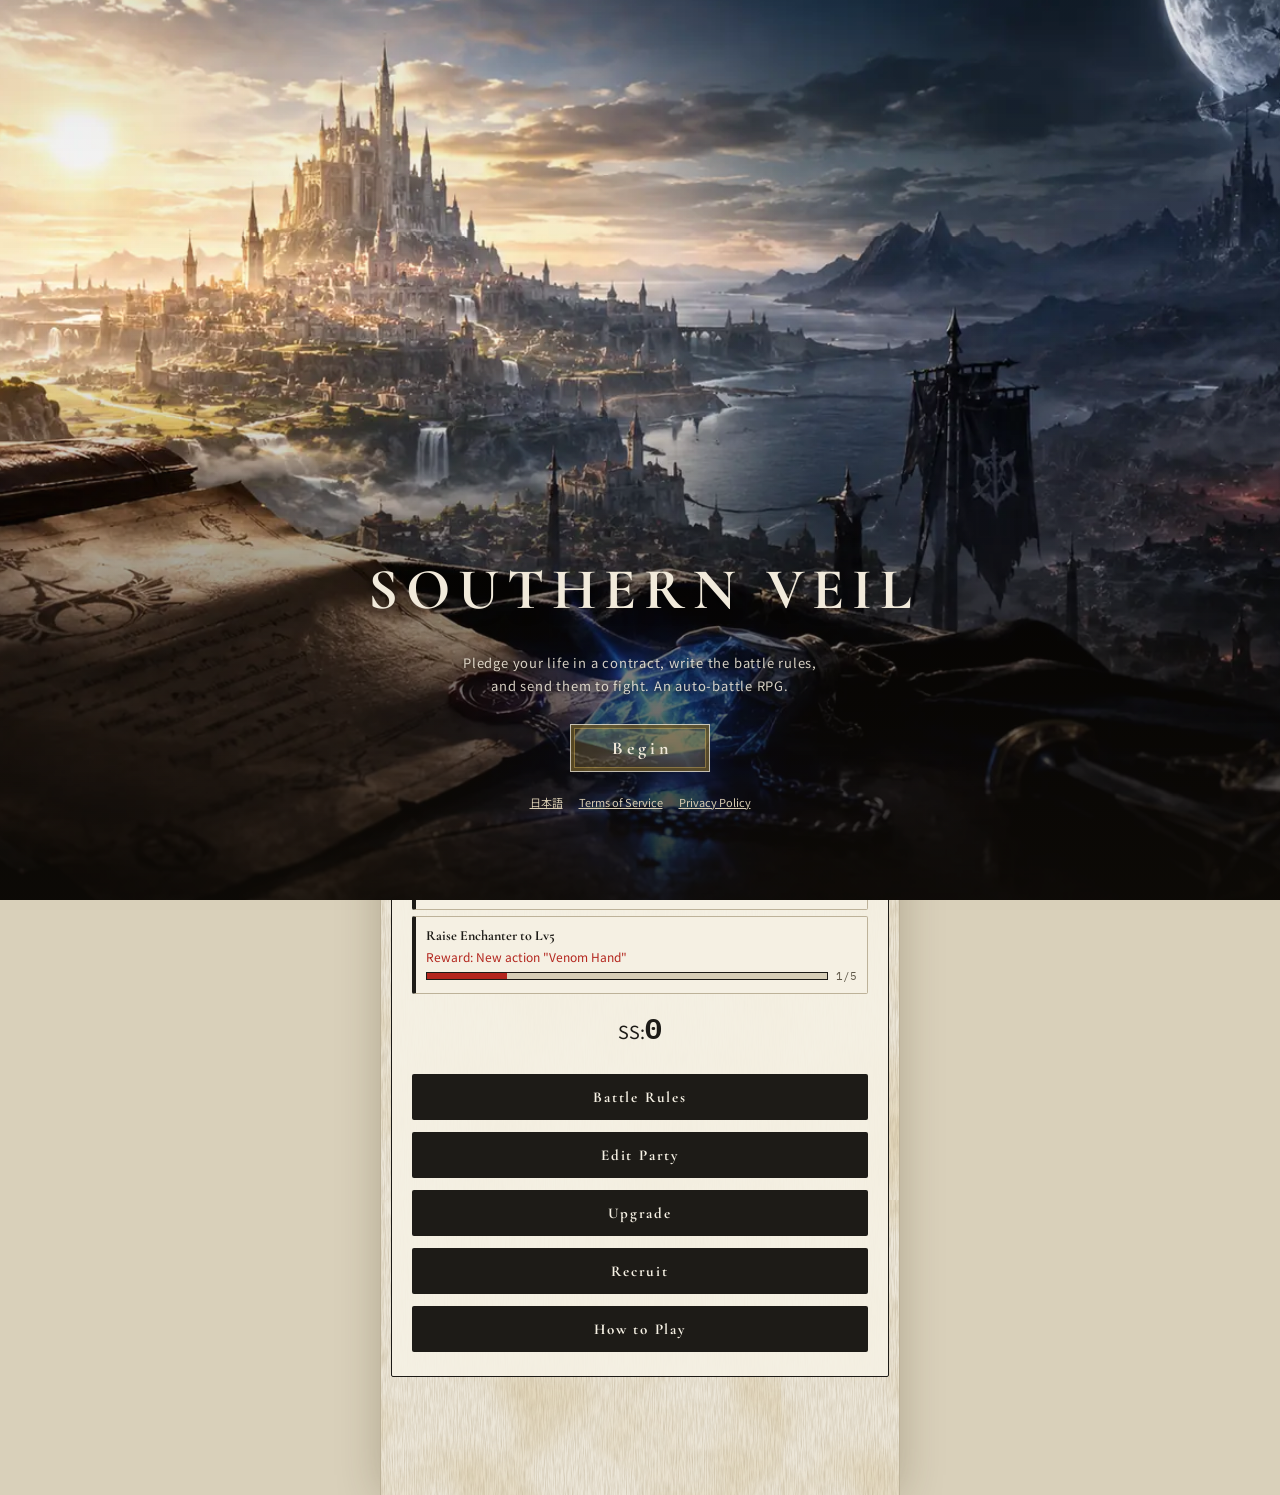
==== index.html @ 8ca622bd "Add files via upload" ====
<!DOCTYPE html>
<html lang="ja">
<head>
    <meta charset="UTF-8">
    <meta name="viewport" content="width=device-width, initial-scale=1.0">
    <title>サザン・ヴェイル</title>
    <meta name="description" content="命を担保に契約し、ルールを組んで戦わせる。自動戦闘の育成RPG。">
    <meta name="theme-color" content="#ece6d8">
    <meta property="og:title" content="サザン・ヴェイル">
    <meta property="og:description" content="命を担保に契約し、ルールを組んで戦わせる。自動戦闘の育成RPG。">
    <meta property="og:type" content="website">
    <meta name="twitter:card" content="summary_large_image">
    <meta property="og:image" content="https://southernveil.github.io/img/ogp.jpg">
    <meta property="og:url" content="https://southernveil.github.io/">
    <link rel="icon" href="favicon.svg" type="image/svg+xml">
    <link rel="preconnect" href="https://fonts.googleapis.com">
    <link href="https://fonts.googleapis.com/css2?family=Zen+Old+Mincho:wght@500;700;900&family=Cormorant+Garamond:wght@600;700&family=IBM+Plex+Mono:wght@400;500&family=Noto+Sans+JP:wght@400;500;700&display=swap" rel="stylesheet">
    <link rel="stylesheet" href="css/main.css?v=P9.24.3">
    <link rel="stylesheet" href="css/theme.css?v=P9.24.3">
    <link rel="stylesheet" href="css/fx.css?v=P9.24.3">
</head>
<body>
<!-- 起動時のタイトル（接続が終わると消える。操作の邪魔はしない） -->
<div id="boot-splash" class="boot-splash" aria-hidden="true">
    <img src="img/bg/top-sm.webp" srcset="img/bg/top-sm.webp 800w, img/bg/top.webp 1600w" sizes="100vw" alt="" decoding="async" fetchpriority="high">
    <div class="boot-title"><b>サザン・ヴェイル</b><span class="boot-sub" data-no-i18n>SOUTHERN VEIL</span><small class="boot-status">読み込み中…</small></div>
</div>
<!-- 共通ヘッダー -->
<header class="app-header panel">
    <div class="app-header-row">
        <div class="app-brand" onclick="showScreen('home')" style="cursor:pointer;">サザン・ヴェイル</div>
        <div class="resource-badge" id="resource-badge" title="SS（統合リソース）">
            <span class="resource-label">SS</span>
            <span class="resource-value" id="resource-value">0</span>
        </div>
        <button type="button" class="cloud-chip" id="cloud-chip" onclick="cloudOpenPanel()">☁ 接続中</button>
        <button type="button" class="icon-btn chat-btn" id="chat-btn" onclick="chatOpen()" aria-label="お知らせ・チャット" title="お知らせ・チャット">
            <svg width="22" height="22" viewBox="0 0 24 24" fill="none" stroke="currentColor" stroke-width="1.8" stroke-linecap="round" stroke-linejoin="round" aria-hidden="true"><path d="M4 5h16v11H9l-5 4z"/><path d="M8 9.5h8M8 12.5h5"/></svg>
            <span class="chat-dot" aria-hidden="true"></span>
        </button>
        <button type="button" class="icon-btn" id="settings-btn" onclick="openSettings()" aria-label="設定" title="設定">
            <svg width="22" height="22" viewBox="0 0 24 24" fill="none" stroke="currentColor" stroke-width="1.8" stroke-linecap="round" stroke-linejoin="round" aria-hidden="true"><circle cx="12" cy="12" r="3.2"/><path d="M12 2.8v2.4M12 18.8v2.4M2.8 12h2.4M18.8 12h2.4M5.5 5.5l1.7 1.7M16.8 16.8l1.7 1.7M5.5 18.5l1.7-1.7M16.8 7.2l1.7-1.7"/></svg>
        </button>
    </div>
    <nav class="app-nav" id="app-nav">
        <button type="button" class="nav-btn active" data-screen="home" onclick="showScreen('home')">拠点</button>
        <button type="button" class="nav-btn" data-screen="expedition" onclick="showScreen('expedition')">遠征</button>
        <button type="button" class="nav-btn" data-screen="arena" onclick="showScreen('arena')">闘技場</button>
        <button type="button" class="nav-btn" data-screen="sortie" onclick="showScreen('sortie')">ルール編集</button>
        <button type="button" class="nav-btn" data-screen="yard" onclick="showScreen('yard')">編成</button>
        <button type="button" class="nav-btn" data-screen="enhance" onclick="showScreen('enhance')">強化</button>
        <button type="button" class="nav-btn" data-screen="recruit" onclick="showScreen('recruit')">募集</button>
    </nav>
    <div class="app-header-tools" id="app-header-tools">
        <span id="dev-ss-panel" style="display:none; align-items:center; gap:6px; flex-wrap:wrap; margin-left:8px; padding:4px 8px; border:1px dashed #b3261e; border-radius:6px;">
            <span style="color:#b3261e; font-size:12px; font-weight:700;">DEV SS</span>
            <input type="number" id="dev-ss-input" value="10000" min="1" step="1" style="width:7em; font-size:12px;">
            <button type="button" class="btn btn-sm btn-blue" onclick="devAddSsFromInput()">追加</button>
            <button type="button" class="btn btn-sm" onclick="devAddSs(100)">+100</button>
            <button type="button" class="btn btn-sm" onclick="devAddSs(1000)">+1k</button>
            <button type="button" class="btn btn-sm" onclick="devAddSs(10000)">+10k</button>
            <button type="button" class="btn btn-sm" onclick="devSetSsFromInput()" title="所持SSを入力値に設定">設定</button>
            <button type="button" class="btn btn-sm" onclick="devResetCooldown()" title="出撃のクールタイムを解除（開発用）">CT解除</button>
            <span id="dev-ss-status" class="meta"></span>
        </span>
    </div>
</header>

<!-- ===== ホーム ===== -->


<section id="screen-home" class="app-screen">
    <div class="scene scene-home"><img src="img/bg/home-sm.webp" srcset="img/bg/home-sm.webp 800w, img/bg/home.webp 1600w" sizes="(max-width: 520px) 100vw, 520px" alt="" loading="lazy" decoding="async"><div class="scene-cap"><b>拠点</b><span>南方防衛ライン</span></div></div>
    <div class="home-panel panel">
        <div class="cloud-banner" id="cloud-banner">
            <span>データを守るために Google と連携しましょう（ゲストのままだとブラウザのデータが消えると失われます）</span>
            <span><button type="button" class="btn btn-sm btn-blue" onclick="cloudOpenPanel()">連携する</button>
            <button type="button" class="btn btn-sm" onclick="cloudDismissBanner()">閉じる</button></span>
        </div>
        <div class="home-player" id="home-player"></div>
        <div id="home-quest" class="home-quest" style="display:none;"></div>
        <!-- P9.22.1 遠征・闘技場は絵のついたカード型のボタン（押せるものだと分かるように「›」付き） -->
        <div class="home-cards">
            <button type="button" class="home-card home-card-exp" onclick="showScreen('expedition')">
                <img src="img/bg/labyrinth-sm.webp" alt="" loading="lazy" decoding="async">
                <span class="hc-body"><span class="hc-title">遠征</span><span class="hc-sub">ダンジョンへ出撃して SS を持ち帰る</span><span class="home-ct" id="home-exp-ct"></span></span>
                <span class="hc-go" aria-hidden="true">出撃 ›</span>
            </button>
            <button type="button" class="home-card home-card-arena" onclick="showScreen('arena')">
                <img src="img/bg/arena-sm.webp" alt="" loading="lazy" decoding="async">
                <span class="hc-body"><span class="hc-title">闘技場</span><span class="hc-sub">パーティAで自動参加</span></span>
                <span class="hc-go" aria-hidden="true">見る ›</span>
            </button>
        </div>
        <div class="mat">
            <div class="mat-label" id="home-party-label">出撃編成</div>
            <div class="mat-row" id="home-party-row"></div>
            <div class="mat-hint">台座の数字は残りの寿命。タップでキャラ詳細（立ち絵の変更もここから）</div>
        </div>
        <div id="home-goals" class="goals"></div>
        <div class="home-resource">
            SS：<strong id="home-resource-value">0</strong>
        </div>
        <div class="home-actions">
            <button type="button" class="home-btn" onclick="showScreen('sortie')">バトルルール編集</button>
            <button type="button" class="home-btn" onclick="showScreen('yard')">パーティ編集</button>
            <button type="button" class="home-btn" onclick="showScreen('enhance')">強化</button>
            <button type="button" class="home-btn" onclick="showScreen('recruit')">募集</button>
            <button type="button" class="home-btn" onclick="showScreen('guide')">遊び方</button>
        </div>

    </div>
</section>

<!-- ===== 出撃（バトルルール編集専用） ===== -->
<section id="screen-sortie" class="app-screen" style="display:none;">
    <div class="panel party-set-bar">
        <span class="meta">対象パーティ</span>
        <div class="party-set-tabs" data-party-tabs></div>
    </div>
    <div class="panel">
        <h2>バトルルール編集　キャラクター選択</h2>
        <div id="rule-who" class="rule-who"></div>
    </div>
    <div class="panel">
        <h2 id="editor-title">ルールエディタ</h2>
        <div class="hint">自分の番が来るたびに、上の行から順に見て、最初に当てはまった行を実行します。チェックを外した行は飛ばします。</div>
        <div id="rule-editor"></div>
    </div>
</section>

<!-- ===== 強化 ===== -->
<section id="screen-enhance" class="app-screen" style="display:none;">
    <div class="panel enhance-panel">
        <div class="enhance-resource">
            所持 SS：<strong id="enhance-resource-value">0</strong>
        </div>
        <div class="enhance-list">
            <button type="button" class="enhance-item enhance-item-main" onclick="showScreen('train')">
                <span class="enhance-title">キャラ育成（レベルアップ）</span>
                <span class="enhance-desc">SS を使って、一覧からそのままレベルを上げる</span>
            </button>
            <button type="button" class="enhance-item locked" disabled>
                <span class="enhance-title">クラスチェンジ</span>
                <span class="enhance-desc">準備中（レベル上限の引き上げと一緒に解放する予定）</span>
            </button>
            <button type="button" class="enhance-item" onclick="showScreen('rule-unlock')">
                <span class="enhance-title">ルール解放</span>
                <span class="enhance-desc">条件・対象の確認とSS解放</span>
            </button>
            <button type="button" class="enhance-item" onclick="showScreen('accessory-inv')">
                <span class="enhance-title">アクセサリー</span>
                <span class="enhance-desc">解放・強化・所持確認（装備はキャラ詳細）</span>
            </button>
            <button type="button" class="enhance-item" onclick="showScreen('ad-shop')">
                <span class="enhance-title">祈りの欠片</span>
                <span class="enhance-desc">冒険者名の変更や、ヤード枠などの便利機能に使うポイント</span>
            </button>
            <button type="button" class="enhance-item" onclick="showScreen('sortie')">
                <span class="enhance-title">バトルルール編集</span>
                <span class="enhance-desc">キャラごとの行動ルールを編集</span>
            </button>
        </div>
        <p class="hint">キャラの成長、ルールの解放、アクセサリーの購入と強化に SS を使います。</p>
    </div>
</section>

<!-- ===== ヤード（パーティ組み換え専用） ===== -->
<section id="screen-yard" class="app-screen" style="display:none;">
    <div class="panel party-set-bar">
        <span class="meta">パーティ</span>
        <div class="party-set-tabs" data-party-tabs></div>
        <button class="btn btn-sm" onclick="promptRenamePartySet()">名前変更</button>
    </div>
    <div class="panel">
        <h2>パーティ編集　編成中（出撃 1〜4） <span class="meta" id="party-count"></span></h2>
        <div class="hint">先頭から順に出撃します。↑↓で並べ替え。</div>
        <div class="hint ar-party-note"><b>パーティA</b>の編成とバトルルールは、闘技場（PVP）にも使われます（締切の時点の設定で自動参加）。</div>
        <div id="yard-party"></div>
    </div>
    <div class="panel yard-list-panel">
        <h2>ヤード <span class="meta" id="yard-count"></span></h2>
        <div class="party-bar">
            <select id="add-yard-class" class="cls-add"></select>
            <button class="btn btn-sm btn-blue" onclick="addToYard()">追加</button>
        </div>
        <div class="yard-filters">
            <select id="yard-filter" onchange="renderYardScreen()">
                <option value="all">すべて</option>
                <option value="warrior">戦士系</option>
                <option value="mage">魔法系</option>
                <option value="cleric">回復系</option>
                <option value="enchanter">支援系</option>
            </select>
            <select id="yard-sort" onchange="renderYardScreen()">
                <option value="name">名前順</option>
                <option value="level">Lv順</option>
                <option value="class">クラス順</option>
            </select>
        </div>
        <div id="yard-list"></div>
    </div>
    <div class="panel">
        <details>
            <summary>引退したキャラ <span class="meta" id="retired-count"></span></summary>
            <div class="hint" style="margin:6px 0;">引退したキャラは、SSを抜き出すとヤードから完全に消えます（枠が空きます）。</div>
            <div id="retired-list"></div>
        </details>
    </div>
</section>


<!-- ===== 募集 ===== -->
<section id="screen-recruit" class="app-screen" style="display:none;">
    <div class="scene scene-recruit"><img src="img/bg/recruit-sm.webp" srcset="img/bg/recruit-sm.webp 800w, img/bg/recruit.webp 1600w" sizes="(max-width: 520px) 100vw, 520px" alt="" loading="lazy" decoding="async"><div class="scene-cap"><b>募集</b><span>冒険者ギルドの掲示板</span></div></div>
    <div class="recruit-wrap">
        <div class="panel recruit-ctrl">
            <div class="recruit-ctrl-row">
                <div class="recruit-kind">
                    <div class="recruit-kind-title">無料募集</div>
                    <div class="meta" id="recruit-rate-free"></div>
                    <button type="button" class="btn" id="recruit-btn-free" onclick="recruitDraw('free')">無料で募集</button>
                </div>
                <div class="recruit-kind">
                    <div class="recruit-kind-title">有料募集 <span class="meta" id="recruit-cost-label"></span></div>
                    <div class="meta" id="recruit-rate-paid"></div>
                    <button type="button" class="btn recruit-paid-btn" id="recruit-btn-paid" onclick="recruitDraw('paid')">SSで募集</button>
                </div>
            </div>
            <p class="hint">候補は 5 人表示されます。気に入った 1 人を選んで加入させます（加入しなかった候補は破棄されます）。<br>
            ボーナス対象は HP / ATK / DEF / INT / MND / AGI / DEX から均等ランダム。UR は「初期値ボーナス」と「成長率 +0.1」の 2 つを別々に抽選します。</p>
        </div>
        <div class="panel" id="recruit-panel-free">
            <h2>無料募集の候補</h2>
            <div id="recruit-cands-free" class="recruit-cands"></div>
        </div>
        <div class="panel" id="recruit-panel-paid">
            <h2>有料募集の候補</h2>
            <div id="recruit-cands-paid" class="recruit-cands"></div>
        </div>
    </div>
</section>

<!-- ===== 遠征（Phase1 確認用：戦闘→事後回復→撤退判定のループ） ===== -->
<section id="screen-expedition" class="app-screen" style="display:none;">
    <div class="scene" id="exp-scene"><img id="exp-scene-img" alt="" loading="lazy" decoding="async" sizes="(max-width: 520px) 100vw, 520px"><i class="scene-aura" aria-hidden="true"></i><div class="scene-cap"><b id="exp-scene-title"></b><em class="scene-badge" id="exp-scene-badge">チャレンジ</em><span id="exp-scene-sub"></span></div></div>
    <div class="exp-wrap exp-two-col">
        <div class="panel exp-settings">
            <h2>遠征</h2>
            <div class="exp-grid">
                <label>ダンジョン<select id="exp-dungeon" onchange="onExpDungeonChange()"></select></label>
                <label>ステージ<select id="exp-stage" onchange="renderExpInfo()"></select></label>
                <label>モード<select id="exp-mode" onchange="renderExpInfo()"></select></label>
                <label>撤退プロトコル<select id="exp-proto" onchange="onExpProtoChange()"></select></label>
                <label>N の値<input type="number" id="exp-proto-val" value="1" onchange="renderExpInfo()" oninput="expProtoHelp()"><span id="exp-proto-unit" class="meta"></span></label>
            </div>
            <div id="exp-proto-help" class="exp-proto-help"></div>
            <div id="exp-info" class="hint"></div>
            <div class="exp-actions">
                <button type="button" class="btn" id="exp-run" onclick="onExpRun()">出撃</button>
                <button type="button" class="btn" id="exp-run10" onclick="onExpRun10()">10連出撃</button>
                <button type="button" class="btn btn-danger" id="exp-cancel" style="display:none;" onclick="cancelBatch()">中断</button>
                <label class="meta exp-dry-label"><input type="checkbox" id="exp-dry" checked onchange="expUpdateRunButtons()"> テスト実行（SS・寿命・待ち時間なし）</label>
                <button type="button" class="btn btn-blue" onclick="copyExpText()">全文ログをコピー</button>
            </div>
            <details class="dc-box">
                <summary>Discord 通知設定</summary>
                <div class="dc-grid">
                    <label>Webhook URL
                        <span class="dc-url-row"><input type="password" id="dc-url" autocomplete="off" spellcheck="false" placeholder="https://discord.com/api/webhooks/…" onchange="onDiscordSettingsChange()">
                        <button type="button" class="btn btn-sm" onclick="toggleDiscordUrlVisible()">表示</button></span>
                    </label>
                    <label class="chk"><input type="checkbox" id="dc-batch" onchange="onDiscordSettingsChange()"> 10連出撃の完了時に通知（全滅があれば赤・なければ青）</label>
                    <label class="chk"><input type="checkbox" id="dc-wipe" onchange="onDiscordSettingsChange()"> 全滅時に通知（赤）</label>
                    <div><button type="button" class="btn btn-sm btn-blue" onclick="onDiscordTest()">テスト送信</button> <span id="dc-status" class="meta"></span></div>
                    <div class="hint">URL はこのブラウザにのみ保存され、セーブ/エクスポートには含まれません。通知にはサマリーとログファイル(.txt)が添付されます。10連中の全滅通知は最大3件まで。</div>
                </div>
            </details>
            <div id="exp-ct" class="hint exp-ct"></div>
            <div class="hint">出撃メンバーは「パーティ編集」で選んだパーティ。HP・スキル使用回数は連戦中ずっと持ち越し、戦闘後にヒール系を自動使用します。</div>
        </div>
        <div class="panel exp-log-panel">
            <h2>遠征の記録</h2>
            <div id="exp-summary" class="exp-summary"></div>
            <div id="exp-batch"></div>
            <div class="exp-speedbar">
                <span class="meta">表示</span><span id="exp-view" class="exp-speed"></span>
                <span class="meta">速さ</span><span id="exp-speed" class="exp-speed"></span>
                <button type="button" class="btn btn-sm" id="exp-skip" style="display:none;" onclick="flushLog()">結果まで飛ばす</button>
                <span id="exp-log-progress" class="meta"></span>
            </div>
            <div id="exp-log" class="log-box exp-log">出撃するとここに遠征ログが出ます</div>
            <textarea id="exp-copy" readonly style="position:absolute;left:-9999px;"></textarea>
        </div>
    </div>
</section>


<!-- ===== キャラ育成（P9.13.1） ===== -->
<section id="screen-train" class="app-screen" style="display:none;">
    <div class="panel unlock-panel">
        <h2>キャラ育成</h2>
        <p class="hint">SS を使ってレベルを上げます。出撃中のキャラが上に並びます。所持 SS：<strong id="train-ss">0</strong></p>
        <div id="train-list" class="train-list"></div>
        <button type="button" class="btn btn-sm" style="margin-top:12px;" onclick="showScreen('enhance')">強化へ戻る</button>
    </div>
</section>

<!-- ===== アクセサリー解放・強化（P9.4.4） ===== -->
<section id="screen-accessory-inv" class="app-screen" style="display:none;">
    <div class="panel unlock-panel">
        <h2>アクセサリー</h2>
        <p class="hint">同じアクセサリーを複数持っているときは <b>#1・#2</b> の番号で区別します。強化は1つずつ、装備は「装備する」でキャラを選びます（キャラ詳細の「装備」タブからも付けられます）。所持 SS：<strong id="accessory-inv-ss">0</strong></p>
        <div id="accessory-inv-list"></div>
        <button type="button" class="btn btn-sm" style="margin-top:12px;" onclick="showScreen('enhance')">強化へ戻る</button>
    </div>
</section>

<!-- ===== 遊び方（P9.22.0） ===== -->
<section id="screen-guide" class="app-screen" style="display:none;">
    <div class="panel guide-panel">
        <h2>遊び方</h2>
        <div id="guide-body"></div>
    </div>
</section>

<!-- ===== 闘技場（常設PVP・P9.17.0） ===== -->
<section id="screen-arena" class="app-screen" style="display:none;">
    <div class="scene scene-arena"><img src="img/bg/arena-sm.webp" srcset="img/bg/arena-sm.webp 800w, img/bg/arena.webp 1600w" sizes="(max-width: 520px) 100vw, 520px" alt="" loading="lazy" decoding="async"><div class="scene-cap"><b>闘技場</b><span>冒険者たちの決闘場</span></div></div>
    <div class="panel arena-panel">
        <h2>闘技場</h2>
        <div id="arena-body"></div>
    </div>
</section>

<!-- ===== お知らせ・定型チャット（P9.16.0） ===== -->
<section id="screen-chat" class="app-screen" style="display:none;">
    <div class="panel chat-panel">
        <div class="chat-tabs" id="chat-tabs"></div>
        <div id="chat-notice-pane" class="chat-notices"></div>
        <div id="chat-chat-pane" style="display:none;">
            <div id="chat-list" class="chat-list"></div>
            <div id="chat-composer" class="chat-composer"></div>
            <p class="hint">発言は定型文だけです。名前を押すと、その人の発言をこの端末で非表示にできます。発言は7日で消えます。</p>
        </div>
    </div>
</section>

<!-- ===== 祈りの欠片（広告ポイント） ===== -->
<section id="screen-ad-shop" class="app-screen" style="display:none;">
    <div class="panel unlock-panel">
        <h2>祈りの欠片</h2>
        <p class="hint">広告を見ると受け取れるポイントです。キャラの強さや SS には関係せず、便利機能と装飾にだけ使います。</p>
        <div id="ad-shop-body"></div>
        <button type="button" class="btn btn-sm" style="margin-top:12px;" onclick="showScreen('enhance')">強化へ戻る</button>
    </div>
</section>

<!-- ===== ルール解放（P9.4.4） ===== -->
<section id="screen-rule-unlock" class="app-screen" style="display:none;">
    <div class="panel unlock-panel">
        <h2>ルール解放</h2>
        <p class="hint">条件・対象の解放はアカウント全体で永続利用。所持 SS：<strong id="rule-unlock-ss">0</strong></p>
        <div id="rule-unlock-list"></div>
        <button type="button" class="btn btn-sm" style="margin-top:12px;" onclick="showScreen('enhance')">強化へ戻る</button>
    </div>
</section>

<!-- ===== 設定 ===== -->
<div id="settings-overlay" class="cloud-overlay" onclick="if (event.target === this) closeSettings()">
    <div class="panel cloud-dialog settings-dialog" role="dialog" aria-modal="true" aria-labelledby="settings-title">
        <h2 id="settings-title">設定</h2>
        <h3>言語<span class="lang-sub" data-no-i18n> / Language</span></h3>
        <div class="settings-lang" data-no-i18n>
            <button type="button" class="btn btn-sm" id="lang-ja" onclick="i18nSetLang('ja')">日本語</button>
            <button type="button" class="btn btn-sm" id="lang-en" onclick="i18nSetLang('en')">English</button>
        </div>
        <h3>演出</h3>
        <div id="settings-fx"></div>
        <h3>データ</h3>
        <div class="meta" id="storage-status">—</div>
        <div class="settings-btns">
            <button type="button" class="btn btn-sm btn-blue" onclick="exportSaveJSON()">データを書き出す（JSON）</button>
            <span class="settings-local">
                <button type="button" class="btn btn-sm btn-blue" onclick="saveToStorage(); alert('保存しました');">保存</button>
                <label class="btn btn-sm btn-blue" style="margin:0;cursor:pointer;">JSON読込
                    <input type="file" accept="application/json,.json" style="display:none" onchange="importSaveJSON(this.files[0]); this.value='';">
                </label>
                <button type="button" class="btn btn-sm btn-danger" onclick="clearStorage()">初期化</button>
            </span>
        </div>
        <p class="hint settings-server-note">データはサーバーに保存されています。書き出したJSONは確認用です。</p>
        <h3>アカウント</h3>
        <button type="button" class="btn btn-sm btn-blue" onclick="closeSettings(); cloudOpenPanel();">クラウド連携・ログイン</button>
        <h3>このアプリについて</h3>
        <div class="meta">サザン・ヴェイル　<span id="settings-version"></span></div>
        <div class="settings-links"><a href="terms.html" target="_blank" rel="noopener">利用規約</a>　<a href="privacy.html" target="_blank" rel="noopener">プライバシーポリシー</a></div>
        <div class="settings-close"><button type="button" class="btn" onclick="closeSettings()">閉じる</button></div>
    </div>
</div>

<script src="js/i18n-en.js?v=P9.24.3"></script>
<script src="js/i18n.js?v=P9.24.3"></script>
<script src="js/common.js?v=P9.24.3"></script>
<script src="js/standee.js?v=P9.24.3"></script>
<script src="js/fx.js?v=P9.24.3"></script>
<script src="js/data.js?v=P9.24.3"></script>
<script src="js/model.js?v=P9.24.3"></script>
<script src="js/storage.js?v=P9.24.3"></script>
<script src="js/vendor-supabase-2.45.4.js?v=P9.24.3"></script>
<script src="js/cloud-config.js?v=P9.24.3"></script>
<script src="js/title.js?v=P9.24.3"></script>
<script src="js/story.js?v=P9.24.3"></script>
<script src="js/guide.js?v=P9.24.3"></script>
<script src="js/cloud.js?v=P9.24.3"></script>
<script src="js/recruit.js?v=P9.24.3"></script>
<script src="js/engine.js?v=P9.24.3"></script>
<script src="js/expedition.js?v=P9.24.3"></script>
<script src="js/batch.js?v=P9.24.3"></script>
<script src="js/ads.js?v=P9.24.3"></script>
<script src="js/ui.js?v=P9.24.3"></script>
<script src="js/batch-ui.js?v=P9.24.3"></script>
<script src="js/server.js?v=P9.24.3"></script>
<script src="js/chat.js?v=P9.24.3"></script>
<script src="js/arena.js?v=P9.24.3"></script>
<script src="js/battleview.js?v=P9.24.3"></script>
<script src="js/duo.js?v=P9.24.3"></script>
<script src="js/cloud-ui.js?v=P9.24.3"></script>
</body>
</html>
---- css/main.css ----
body { font-family: sans-serif; background: #ece6d8; color: #1d1b17; margin: 0; padding: 12px; display: flex; flex-direction: column; gap: 12px; }
        h2 { margin: 0 0 8px 0; color: #1d1b17; font-size: 14px; }
        .panel { background: #f6f1e4; padding: 12px; border-radius: 8px; border: 1px solid #9a917b; }
        .main-container { display: flex; gap: 12px; height: calc(100vh - 78px); min-height: 520px; }
        .pane-left { flex: 0.9; display: flex; flex-direction: column; gap: 8px; overflow-y: auto; }
        .pane-center { flex: 1.4; display: flex; flex-direction: column; gap: 8px; overflow-y: auto; }
        .pane-right { flex: 1.9; display: flex; flex-direction: column; gap: 8px; overflow: hidden; }
        .char-card { background: #e2dac6; padding: 8px 10px; border-radius: 5px; border-left: 4px solid #8a826f; font-size: 11px; cursor: pointer; margin-bottom: 5px; display: flex; justify-content: space-between; align-items: center; flex-wrap: wrap; gap: 4px; }
        .char-card.player { border-color: #1d1b17; }
        .char-card.enemy { border-color: #b3261e; }
        .char-card.selected { background: #9a917b; box-shadow: 0 0 5px #1d1b17; border-left-width: 8px; }
        .char-card-name { font-weight: bold; font-size: 12px; }
        .tab-container { display: flex; gap: 5px; margin-bottom: 8px; }
        .tab-btn { background: #e2dac6; color: #5f5849; border: 1px solid #8a826f; padding: 5px 10px; font-size: 11px; cursor: pointer; border-radius: 4px; flex: 1; text-align: center; }
        .tab-btn.active { background: #2f4a85; color: white; border-color: #2f4a85; font-weight: bold; }
        .editor-header { display: flex; gap: 8px; font-weight: bold; font-size: 12px; color: #5f5849; padding: 0 5px 5px 35px; border-bottom: 1px solid #9a917b; margin-bottom: 8px; text-align: center; }
        .editor-header span { flex: 1; }
        .rule-row { background: #efe9d9; padding: 8px; margin-bottom: 6px; border-radius: 5px; display: flex; align-items: center; gap: 8px; border: 1px solid #9a917b; }
        .rule-row select { background: #e2dac6; color: #1d1b17; border: 1px solid #8a826f; padding: 4px; border-radius: 4px; font-size: 12px; flex: 1; min-width: 0; }
        .fallback-row { background: #e9e2d0; border: 1px dashed #8a826f; color: #5f5849; }
        .btn { background: #1d1b17; color: white; border: none; padding: 8px 15px; cursor: pointer; border-radius: 4px; font-weight: bold; font-size: 13px; }
        .btn:hover { background: #3a362e; }
        .btn-blue { background: #2f4a85; font-size: 12px; padding: 6px 10px; }
        .log-box { background: #e9e2d0; font-family: monospace; padding: 10px; flex: 1; overflow-y: auto; border-radius: 5px; font-size: 12px; line-height: 1.4; color: #2e2a22; }
        .log-round { color: #8a6d12; margin-top: 10px; font-weight: bold; border-bottom: 1px solid #8a826f; padding-bottom: 2px; }
        .log-action { color: #1d1b17; }
        .log-enemy { color: #b3261e; }
        .log-counter { color: #8a6d12; font-weight: bold; }
        .log-status { color: #2f4a85; }
        .log-dot { color: #6b4a85; }
        .debug-unit { color: #2f4a85; font-weight: bold; margin-top: 12px; border-bottom: 1px solid #e2dac6; padding-bottom: 2px; }
        .debug-rule { margin: 4px 0 4px 6px; padding: 6px 8px; background: #efe9d9; border-left: 3px solid #8a826f; border-radius: 4px; font-size: 11px; }
        .debug-rule .rtitle { color: #b3261e; font-weight: bold; }
        .debug-rule .result-ok { color: #2e6b3a; }
        .debug-rule .result-ng { color: #b3261e; }
        .debug-fallback { color: #a8452f; font-weight: bold; margin: 6px 0 6px 6px; font-size: 11.5px; }
        .debug-note { color: #6b4a85; margin: 4px 0 4px 6px; font-size: 11px; }
        .log-header { color: #2f4a85; font-weight: bold; font-size: 12px; padding-bottom: 6px; margin-bottom: 6px; border-bottom: 1px solid #a89d84; }
        .hint { font-size: 10px; color: #5f5849; line-height: 1.5; margin-bottom: 8px; }
        textarea#md-output { width: 100%; height: 90px; background: #e9e2d0; color: #1d1b17; border: 1px solid #9a917b; font-family: monospace; font-size: 11px; padding: 8px; box-sizing: border-box; resize: none; margin-top: 5px; }
        @media (max-width: 900px) {
            .main-container { flex-direction: column; height: auto; }
            .pane-left, .pane-center, .pane-right { min-height: 280px; }
        }

/* P7-6b layout helpers */
.meta { font-size: 10px; color: #5f5849; }
.party-bar { display: flex; flex-wrap: wrap; gap: 6px; align-items: center; margin-bottom: 8px; }
select.cls-add { background: #e2dac6; color: #1d1b17; border: 1px solid #8a826f; padding: 4px; border-radius: 4px; font-size: 12px; }
.btn-sm { font-size: 11px; padding: 4px 8px; margin: 2px; }
.btn-danger { background: #b3261e; }
.hint { font-size: 10px; color: #5f5849; line-height: 1.5; margin-bottom: 8px; }

.stat-line { font-size: 11px; color: #5f5849; line-height: 1.45; margin-top: 2px; font-family: 'IBM Plex Mono', monospace; }

.char-card input[type=number] { font-size: 12px; }

/* P8.2.1 character detail */
.detail-top { margin: 0 0 8px; padding: 12px 16px; }
.detail-layout { max-width: 820px; margin: 0 auto 24px; padding: 0 12px; }
.detail-header { margin-bottom: 10px; }
.detail-name { font-size: 22px; font-weight: 700; }
.detail-sub { margin-top: 6px; display: flex; gap: 12px; flex-wrap: wrap; color: #5f5849; font-size: 14px; }
.detail-tab-panel { padding: 12px 4px 8px; }
.detail-tab-panel h3 { font-size: 13px; color: #2f4a85; margin: 14px 0 8px; letter-spacing: 0.06em; }
.stat-table { width: 100%; border-collapse: collapse; font-size: 13px; }
.stat-table th, .stat-table td { border-bottom: 1px solid #bdb299; padding: 6px 8px; text-align: left; }
.stat-table th { color: #5f5849; font-weight: 600; }
.class-history { padding: 8px 0; }
.hist-node { padding: 6px 10px; border-left: 3px solid #2f4a85; margin: 4px 0; background: #f1ebdb; }
.action-list { list-style: none; padding: 0; }
.action-list li { padding: 6px 8px; border-bottom: 1px solid #bdb299; font-size: 13px; }
.cc-mock { margin-top: 8px; }
.cc-cards { display: flex; gap: 12px; flex-wrap: wrap; }
.cc-card { flex: 1; min-width: 160px; border: 1px solid #bdb299; border-radius: 8px; padding: 12px; background: #f1ebdb; }
.cc-card-title { font-weight: 700; font-size: 15px; }
.cc-card-path { color: #b3261e; font-size: 12px; margin: 4px 0 8px; }
.cc-card ul { margin: 0; padding-left: 18px; font-size: 12px; color: #2e2a22; }
.equip-slot { display: flex; gap: 12px; align-items: center; padding: 10px; background: #f1ebdb; border-radius: 6px; border: 1px dashed #bdb299; }
.equip-label { color: #5f5849; font-size: 12px; min-width: 80px; }
.equip-value { font-size: 14px; }
a.btn { text-decoration: none; display: inline-block; line-height: normal; }


/* ===== P8.3 UI骨格 ===== */
.app-header { padding: 10px 12px; margin: 0; border-radius: 0; border-left: none; border-right: none; border-top: none; }
.app-header-row { display: flex; justify-content: space-between; align-items: center; gap: 8px; flex-wrap: wrap; }
.app-brand { font-weight: 700; font-size: 16px; letter-spacing: 0.04em; }
.resource-badge {
    background: #efe6d0; border: 1px solid #b7a98a; border-radius: 8px;
    padding: 6px 12px; display: flex; flex-direction: column; align-items: flex-end; min-width: 100px;
}
.resource-label { font-size: 10px; color: #5f5849; letter-spacing: 0.08em; }
.resource-value { font-size: 18px; font-weight: 700; color: #b3261e; font-family: 'IBM Plex Mono', monospace; }
.app-nav { display: flex; gap: 6px; margin-top: 10px; flex-wrap: wrap; }
.nav-btn {
    flex: 1; min-width: 72px; min-height: 40px; padding: 8px 10px;
    background: #f1ebdb; color: #2e2a22; border: 1px solid #bdb299; border-radius: 8px;
    font-size: 14px; font-weight: 600; cursor: pointer;
}
.nav-btn.active { background: #e2d3b3; border-color: #2f4a85; color: #1d1b17; }
.app-header-tools { display: flex; gap: 6px; align-items: center; flex-wrap: wrap; margin-top: 8px; }
.app-screen { padding: 8px 0 24px; }
.home-panel { max-width: 420px; margin: 24px auto; padding: 24px 20px; }
.home-resource { text-align: center; font-size: 18px; margin-bottom: 24px; }
.home-resource strong { color: #b3261e; font-size: 28px; font-family: 'IBM Plex Mono', monospace; }
.home-actions { display: flex; flex-direction: column; gap: 12px; }
.home-btn {
    min-height: 52px; font-size: 18px; font-weight: 700;
    background: #e2d3b3; color: #1d1b17; border: 1px solid #2f4a85; border-radius: 12px; cursor: pointer;
}
.home-btn:active { background: #d8c79f; }
.party-set-bar { display: flex; flex-wrap: wrap; gap: 8px; align-items: center; padding: 10px 12px; margin: 0 0 8px; }
.party-set-tabs { display: flex; flex-wrap: wrap; gap: 6px; }
.party-set-tab {
    min-height: 36px; padding: 6px 12px; border-radius: 8px; border: 1px solid #bdb299;
    background: #f1ebdb; color: #2e2a22; cursor: pointer; font-size: 13px;
}
.party-set-tab.active { background: #e2d3b3; border-color: #2f4a85; color: #1d1b17; }
.enhance-panel { max-width: 480px; margin: 12px auto; padding: 16px; }
.enhance-resource { font-size: 16px; margin-bottom: 16px; padding-bottom: 12px; border-bottom: 1px solid #bdb299; }
.enhance-resource strong { color: #b3261e; font-size: 22px; font-family: 'IBM Plex Mono', monospace; }
.enhance-list { display: flex; flex-direction: column; gap: 10px; }
.enhance-item {
    text-align: left; padding: 14px 16px; border-radius: 10px; border: 1px solid #bdb299;
    background: #f1ebdb; color: #1d1b17; cursor: pointer;
}
.enhance-item.locked { opacity: 0.45; cursor: not-allowed; }
.enhance-title { display: block; font-weight: 700; font-size: 15px; margin-bottom: 4px; }
.enhance-desc { display: block; font-size: 12px; color: #5f5849; }
.yard-layout { display: grid; grid-template-columns: 1fr 1fr; gap: 10px; padding: 0 8px; }
.yard-filters { display: flex; gap: 8px; margin-bottom: 8px; flex-wrap: wrap; }
.yard-filters select {
    background: #f1ebdb; color: #1d1b17; border: 1px solid #e2dac6; border-radius: 6px; padding: 6px 8px; font-size: 13px;
}
@media (max-width: 800px) {
    .yard-layout { grid-template-columns: 1fr; }
    .main-container { flex-direction: column; }
}


/* ===== P8.4 募集 / レアリティ ===== */
.rarity-badge {
    display: inline-block; min-width: 22px; padding: 0 5px; margin-right: 2px;
    border-radius: 4px; font-size: 10px; font-weight: 800; text-align: center; line-height: 16px;
    font-family: 'IBM Plex Mono', monospace; vertical-align: middle;
}
.rarity-normal { background: #bdb299; color: #5f5849; }
.rarity-rare   { background: #d8e0f0; color: #2f4a85; border: 1px solid #2f4a85; line-height: 14px; }
.rarity-ur     { background: linear-gradient(135deg, #8a6d12, #8a6d12); color: #f6f1e4; border: 1px solid #c9a64e; line-height: 14px; }
.bonus-line { color: #8a6d12; font-size: 12px; margin-top: 4px; }
.bonus-mark { color: #8a6d12; font-size: 11px; }

.recruit-wrap { max-width: 1100px; margin: 0 auto; padding: 0 8px; display: flex; flex-direction: column; gap: 10px; }
.recruit-ctrl-row { display: flex; gap: 12px; flex-wrap: wrap; }
.recruit-kind { flex: 1; min-width: 220px; background: #f1ebdb; border: 1px solid #bdb299; border-radius: 10px; padding: 12px; display: flex; flex-direction: column; gap: 6px; }
.recruit-kind-title { font-weight: 700; font-size: 15px; }
.recruit-paid-btn { background: #8a6d12; }
.recruit-paid-btn:hover { background: #8a6d12; }
.recruit-paid-btn:disabled { background: #cfc6ad; color: #5f5849; cursor: not-allowed; }
.recruit-cands { display: grid; grid-template-columns: repeat(auto-fill, minmax(190px, 1fr)); gap: 10px; }
.cand-card { background: #f1ebdb; border: 1px solid #bdb299; border-radius: 10px; padding: 10px; display: flex; flex-direction: column; gap: 4px; }
.cand-card.cand-rare { border-color: #2f4a85; box-shadow: 0 0 6px rgba(79,195,247,.25); }
.cand-card.cand-ur { border-color: #8a6d12; box-shadow: 0 0 10px rgba(255,213,79,.4); background: #f3ecd2; }
.cand-head { display: flex; align-items: center; gap: 6px; font-weight: 700; font-size: 15px; }
.cand-bonus { color: #8a6d12; font-size: 12px; min-height: 16px; }
.cand-label { color: #5f5849; font-size: 10px; margin-top: 4px; letter-spacing: .06em; }
.cand-stats { display: flex; flex-wrap: wrap; gap: 3px 8px; font-size: 11px; color: #2e2a22; font-family: 'IBM Plex Mono', monospace; }
.cand-stat.up { color: #8a6d12; font-weight: 700; }
.cand-stat small { font-size: 9px; margin-left: 1px; }
.cand-join { margin-top: 8px; }


/* ===== P8.5 遠征 ===== */
.exp-wrap { max-width: 1400px; margin: 0 auto; padding: 0 8px; display: flex; flex-direction: column; gap: 10px; }
.exp-two-col { display: grid; grid-template-columns: minmax(280px, 360px) 1fr; gap: 12px; align-items: start; }
@media (max-width: 900px) {
  .exp-two-col { grid-template-columns: 1fr; }
}
.exp-log-panel { min-width: 0; }
.exp-log { max-height: 72vh; min-height: 320px; }
.exp-battle-block { margin: 6px 0 10px 0; padding: 8px; background: #e9e2d0; border: 1px solid #bdb299; border-radius: 6px; }
.exp-battle-head { color: #b3261e; font-weight: 700; font-size: 12px; margin-bottom: 6px; }
.battle-log-table { width: 100%; border-collapse: collapse; font-size: 11px; font-family: 'IBM Plex Mono', monospace; }
.battle-log-table th { color: #5f5849; text-align: left; padding: 3px 5px; border-bottom: 1px solid #a89d84; white-space: nowrap; }
.battle-log-table td { color: #2e2a22; padding: 2px 5px; border-bottom: 1px solid #f1ebdb; vertical-align: top; }
.battle-log-table tr:hover td { background: #f1ebdb; }
.battle-log-table td:nth-child(3) { color: #1d1b17; } /* Actor */
.battle-log-table td:nth-child(5) { color: #2e6b3a; } /* Action */
.exp-grid { display: grid; grid-template-columns: repeat(auto-fit, minmax(190px, 1fr)); gap: 8px; margin: 8px 0; }
.exp-grid label { display: flex; flex-direction: column; gap: 3px; font-size: 12px; color: #5f5849; }
.exp-grid select, .exp-grid input[type=number] { background: #f1ebdb; color: #1d1b17; border: 1px solid #e2dac6; border-radius: 6px; padding: 6px 8px; font-size: 13px; }
.exp-actions { display: flex; gap: 10px; align-items: center; flex-wrap: wrap; margin: 10px 0; }
.exp-summary { display: flex; flex-wrap: wrap; align-items: center; gap: 10px; margin-bottom: 8px; font-size: 13px; }
.exp-badge { padding: 4px 12px; border-radius: 6px; font-weight: 700; }
.exp-badge.good { background: #d9e8d4; color: #2e6b3a; border: 1px solid #2e6b3a; }
.exp-badge.warn { background: #f0e3b8; color: #8a6d12; border: 1px solid #8a6d12; }
.exp-badge.bad  { background: #f2d9d4; color: #b3261e; border: 1px solid #b3261e; }
.exp-line { padding: 2px 0; font-size: 12px; }
.exp-line.head { color: #2f4a85; font-weight: 700; margin-top: 8px; border-bottom: 1px solid #a89d84; }
.exp-line.battle { color: #b3261e; font-weight: 700; margin-top: 10px; }
.exp-line.good { color: #2e6b3a; } .exp-line.bad { color: #b3261e; } .exp-line.warn { color: #8a6d12; }
.exp-line.rec { color: #2f6b66; } .exp-line.state { color: #5f5849; } .exp-line.proto { color: #6b4a85; }
.exp-detail { margin: 2px 0 4px 12px; font-size: 11px; color: #5f5849; }
.exp-detail summary { cursor: pointer; color: #5f5849; }

/* ===== P8.7 10連探索 / ログ速度 / Discord ===== */
.exp-speedbar { display: flex; align-items: center; gap: 8px; margin: 6px 0; flex-wrap: wrap; }
.exp-speed { display: inline-flex; gap: 4px; }
.speed-btn { background: #f1ebdb; color: #2e2a22; border: 1px solid #bdb299; border-radius: 6px; padding: 5px 10px; font-size: 12px; cursor: pointer; min-height: 32px; }
.speed-btn.active { background: #e2d3b3; border-color: #2f4a85; color: #1d1b17; }
.exp-run-sep { color: #2f4a85; font-weight: 700; margin-top: 14px; padding: 3px 0; border-top: 1px solid #a89d84; font-size: 12px; }
.exp-batch-table { width: 100%; border-collapse: collapse; font-size: 12px; margin: 6px 0; }
.exp-batch-table th, .exp-batch-table td { border-bottom: 1px solid #bdb299; padding: 4px 8px; text-align: left; }
.exp-batch-table th { color: #5f5849; }
.exp-batch-table tr.bad td { color: #b3261e; } .exp-batch-table tr.warn td { color: #8a6d12; } .exp-batch-table tr.good td { color: #2e6b3a; }
.exp-batch-table tfoot td { font-weight: 700; color: #b3261e; }
.exp-ad { display: flex; align-items: center; gap: 10px; flex-wrap: wrap; margin: 8px 0; }
.dc-box { margin: 8px 0; border: 1px solid #bdb299; border-radius: 8px; padding: 8px 10px; background: #f1ebdb; }
.dc-box summary { cursor: pointer; font-size: 13px; color: #2f4a85; }
.dc-grid { display: flex; flex-direction: column; gap: 8px; margin-top: 8px; font-size: 12px; color: #5f5849; }
.dc-grid label { display: flex; flex-direction: column; gap: 3px; }
.dc-grid label.chk { flex-direction: row; align-items: center; gap: 6px; }
.dc-url-row { display: flex; gap: 6px; } .dc-url-row input { flex: 1; min-width: 0; background: #f1ebdb; color: #1d1b17; border: 1px solid #e2dac6; border-radius: 6px; padding: 6px 8px; font-size: 13px; }
.dc-ok { color: #2e6b3a; } .dc-ng { color: #b3261e; }


/* P9.3.6 unlock screens */
.unlock-panel { max-width: 640px; margin: 12px auto; padding: 16px; }
.unlock-section { margin: 18px 0 8px; font-size: 14px; color: #b3261e; border-bottom: 1px solid #a89d84; padding-bottom: 4px; }
.unlock-row { display: flex; align-items: center; justify-content: space-between; gap: 12px; padding: 10px 0; border-bottom: 1px solid #bdb299; }
.unlock-main { flex: 1; min-width: 0; }
.unlock-title { font-weight: 700; font-size: 13px; }
.unlock-actions { display: flex; align-items: center; gap: 8px; flex-wrap: wrap; justify-content: flex-end; }
.unlock-ok { color: #2e6b3a; }

/* ===== Phase 3a クラウドセーブ ===== */
.cloud-chip { font-size: 11px; padding: 3px 8px; border-radius: 10px; border: 1px solid #8a826f; background: #bdb299; color: #2e2a22; cursor: pointer; margin-left: 8px; }
.cloud-chip.cloud-synced { border-color: #2e6b3a; color: #2e6b3a; }
.cloud-chip.cloud-syncing, .cloud-chip.cloud-init { border-color: #2f4a85; color: #2f4a85; }
.cloud-chip.cloud-dirty { border-color: #a8741a; color: #8a6d12; }
.cloud-chip.cloud-offline, .cloud-chip.cloud-loggedout { border-color: #8a826f; color: #5f5849; }
.cloud-chip.cloud-conflict { border-color: #b3261e; color: #b3261e; }
.cloud-overlay { position: fixed; inset: 0; background: rgba(0,0,0,.6); display: none; align-items: center; justify-content: center; z-index: 1000; padding: 12px; }
.cloud-dialog { width: 100%; max-width: 440px; max-height: 90vh; overflow: auto; }
.cloud-row { display: flex; justify-content: space-between; gap: 12px; font-size: 13px; padding: 3px 0; border-bottom: 1px solid #cfc6ad; }
.cloud-btns { display: flex; flex-wrap: wrap; gap: 6px; }
.cloud-sides { display: flex; gap: 10px; flex-wrap: wrap; }
.cloud-side { flex: 1; min-width: 200px; border: 1px solid #9a917b; border-radius: 6px; padding: 8px; }
.cloud-side-title { font-weight: 700; margin-bottom: 4px; }
.cloud-banner { display: none; align-items: center; justify-content: space-between; gap: 8px; flex-wrap: wrap; background: #e2d3b3; border: 1px solid #2f4a85; border-radius: 6px; padding: 8px 10px; margin-bottom: 10px; font-size: 13px; }
---- css/theme.css ----
/* ===== P9.12.0 テーマ: 卓上 / 和紙 / 精算台帳 ===== */
:root{
  --paper:#ece6d8; --panel:#f6f1e4; --band:#e2dac6; --ink:#1d1b17; --muted:#5f5849; --stamp:#b3261e; --line:#bdb299;
  --serif:'Zen Old Mincho','Noto Serif JP',serif; --mono:'IBM Plex Mono',monospace; --sans:'Noto Sans JP',sans-serif;
  --col-warrior:#a8452f; --col-mage:#3d5a99; --col-cleric:#a98a1a; --col-enchanter:#4f7d4a;
}
html{background:var(--paper);}
body{
  font-family:var(--sans); color:var(--ink); line-height:1.5;
  max-width:520px; margin:0 auto; padding:0 0 84px; gap:0; min-height:100vh; box-sizing:border-box;
  background-color:var(--paper);
  background-image:radial-gradient(ellipse at center,rgba(0,0,0,0) 55%,rgba(110,80,30,.22) 100%),url("data:image/svg+xml,%3Csvg xmlns='http://www.w3.org/2000/svg' width='300' height='300'%3E%3Cfilter id='f'%3E%3CfeTurbulence type='fractalNoise' baseFrequency='.9 .06' numOctaves='3' seed='4'/%3E%3CfeColorMatrix values='0 0 0 0 .35 0 0 0 0 .27 0 0 0 0 .15 0 0 0 .55 -.18'/%3E%3C/filter%3E%3Crect width='300' height='300' filter='url(%23f)'/%3E%3C/svg%3E"),url("data:image/svg+xml,%3Csvg xmlns='http://www.w3.org/2000/svg' width='400' height='400'%3E%3Cfilter id='g'%3E%3CfeTurbulence type='fractalNoise' baseFrequency='.012' numOctaves='2' seed='9'/%3E%3CfeColorMatrix values='0 0 0 0 .6 0 0 0 0 .45 0 0 0 0 .2 0 0 0 .9 -.35'/%3E%3C/filter%3E%3Crect width='400' height='400' filter='url(%23g)'/%3E%3C/svg%3E");
  background-attachment:fixed,scroll,scroll;
  border-left:1px solid var(--line); border-right:1px solid var(--line);
}
@media (min-width:560px){ html{background:#d9d0ba;} body{box-shadow:0 0 40px rgba(60,48,20,.25);} }
h2,h3,.app-brand,.detail-name,.home-btn,.unlock-section{font-family:var(--serif);}
h2{color:var(--ink);font-size:15px;letter-spacing:.06em;}
.panel{background:rgba(246,241,228,.92);border:1px solid var(--ink);border-radius:2px;}
/* 画面幅を問わず1カラム（PCでも崩さない） */
.main-container{flex-direction:column;height:auto;}
.pane-left,.pane-center,.pane-right{flex:none;min-height:0;overflow:visible;}
.exp-two-col{grid-template-columns:1fr;} .yard-layout{grid-template-columns:1fr;}
.home-panel,.enhance-panel,.unlock-panel{max-width:none;margin:10px 10px;}
.recruit-wrap,.exp-wrap{max-width:none;}
.exp-grid{grid-template-columns:1fr 1fr;}
.recruit-cands{grid-template-columns:1fr 1fr;}
.app-screen{padding:6px 0 24px;}

/* ヘッダー */
.app-header{background:var(--band);border:none;border-bottom:2px solid var(--ink);border-radius:0;padding:12px 14px 8px;}
.app-brand{font-weight:900;font-size:20px;letter-spacing:.08em;}
.resource-badge{background:var(--panel);border:1px solid var(--ink);border-radius:2px;}
.resource-value{font-family:var(--mono);color:var(--ink);}
.app-header-tools{margin-top:6px;}
.cloud-chip{border-radius:2px;background:var(--panel);color:var(--muted);border-color:var(--ink);}
/* 下部ナビ */
.app-nav{position:fixed;left:50%;transform:translateX(-50%);bottom:0;width:100%;max-width:520px;margin:0;gap:0;z-index:50;background:var(--band);border-top:2px solid var(--ink);flex-wrap:nowrap;box-sizing:border-box;}
.nav-btn{min-width:0;min-height:56px;border:none;border-radius:0;background:transparent;color:#4a4437;font-size:12px;font-weight:500;padding:4px 2px;}
.nav-btn.active{background:transparent;color:var(--stamp);font-weight:700;box-shadow:inset 0 3px 0 var(--stamp);}

/* ボタン */
.btn{background:var(--ink);color:var(--panel);border-radius:2px;font-family:var(--serif);letter-spacing:.06em;}
.btn:hover{background:#3a362e;}
.btn-blue{background:transparent;color:var(--ink);border:1px solid var(--ink);font-family:var(--sans);letter-spacing:0;}
.btn-blue:hover{background:var(--band);}
.btn-danger{background:var(--stamp);color:var(--panel);border:none;}
.btn:disabled{background:#cfc6ad;color:#8a826f;border-color:#cfc6ad;}
.recruit-paid-btn{background:var(--ink);}
.home-btn{background:var(--ink);color:var(--panel);border:none;border-radius:2px;letter-spacing:.25em;}
.home-btn:active{background:#3a362e;}
.nav-btn,.speed-btn,.party-set-tab{font-family:var(--sans);}
.speed-btn,.party-set-tab,.tab-btn{border-radius:2px;background:var(--panel);color:var(--ink);border:1px solid var(--ink);}
.speed-btn.active,.party-set-tab.active,.tab-btn.active{background:var(--ink);color:var(--panel);border-color:var(--ink);}
select,input[type=number],input[type=text],textarea{background:var(--panel);color:var(--ink);border:1px solid var(--ink);border-radius:2px;}
.rule-row select{background:var(--panel);color:var(--ink);}
.cloud-banner{background:var(--band);border:1px dashed var(--muted);border-radius:2px;color:var(--ink);}
.char-card,.cand-card,.recruit-kind,.enhance-item,.dc-box,.cc-card,.equip-slot{border-radius:2px;color:var(--ink);}
.char-card{background:rgba(246,241,228,.9);border:1px solid var(--line);border-left:4px solid var(--muted);}
.char-card.player{border-left-color:var(--col-mage);} .char-card.enemy{border-left-color:var(--stamp);}
.char-card.selected{background:var(--band);box-shadow:none;border-left-width:8px;}
.log-box{background:rgba(246,241,228,.95);color:var(--ink);font-family:var(--serif);font-size:13px;line-height:1.8;border:1px solid var(--ink);border-radius:2px;}
.exp-badge{border-radius:2px;}
.exp-badge.good{background:#d9e8d4;color:#2e6b3a;border-color:#2e6b3a;}
.exp-badge.warn{background:#f0e3b8;color:#8a6d12;border-color:#8a6d12;}
.exp-badge.bad{background:#f2d9d4;color:var(--stamp);border-color:var(--stamp);}
.stat-line,.resource-value,.home-resource strong,.enhance-resource strong{font-family:var(--mono);}
.home-resource strong,.enhance-resource strong{color:var(--ink);}
.cloud-overlay,.server-overlay{background:rgba(40,32,16,.55);}

/* ===== 駒（アクスタ） ===== */
.stand{--bg1:#f0c9b8;--bg2:#d9917a;--dark:#8a3a26;--base:var(--col-warrior);display:inline-flex;flex-direction:column;align-items:center;transform:rotate(var(--tilt,0deg));transform-origin:50% 100%;vertical-align:bottom;}
.cls-mage{--bg1:#c5d2ee;--bg2:#8fa6d9;--dark:#2f4a85;--base:var(--col-mage);}
.cls-cleric{--bg1:#f3e6b0;--bg2:#ddc467;--dark:#8a6d12;--base:var(--col-cleric);}
.cls-enchanter{--bg1:#cfe3c9;--bg2:#92b88c;--dark:#3f6a3b;--base:var(--col-enchanter);}
.stand-low{--base:var(--stamp);}
.stand-fig{position:relative;display:block;overflow:hidden;background:linear-gradient(180deg,var(--bg1),var(--bg2));border:3px solid rgba(255,255,255,.92);box-shadow:0 0 0 1px rgba(29,27,23,.4),3px 6px 8px rgba(40,30,10,.35);margin-bottom:-6px;}
.stand-fig svg,.stand-fig img{display:block;width:100%;height:100%;object-fit:cover;}
.st-dark{fill:var(--dark);}
.stand-gloss{position:absolute;inset:0;background:linear-gradient(115deg,rgba(255,255,255,.55) 0%,rgba(255,255,255,0) 38%);pointer-events:none;}
.stand-base{display:flex;align-items:center;justify-content:center;gap:5px;background:var(--base);color:#fff;border-radius:99px;box-shadow:0 3px 4px rgba(40,30,10,.4);font-family:var(--mono);font-weight:500;position:relative;}
.stand-base svg{flex:none;}
.stand-sm .stand-fig{width:34px;height:50px;border-radius:17px 17px 4px 4px;border-width:2px;}
.stand-sm .stand-base{width:42px;height:12px;font-size:8px;} .stand-sm .stand-base svg{width:8px;height:8px;}
.stand-md .stand-fig{width:64px;height:96px;border-radius:32px 32px 6px 6px;}
.stand-md .stand-base{width:78px;height:20px;font-size:11px;} .stand-md .stand-base svg{width:13px;height:13px;}
.stand-lg .stand-fig{width:96px;height:144px;border-radius:48px 48px 8px 8px;border-width:4px;}
.stand-lg .stand-base{width:116px;height:26px;font-size:13px;} .stand-lg .stand-base svg{width:16px;height:16px;}

/* ホームの編成マット */
.mat{position:relative;margin:0 0 14px;border:2px solid var(--ink);background-color:#d6ccb4;background-image:linear-gradient(#c3b99f 1px,transparent 1px),linear-gradient(90deg,#c3b99f 1px,transparent 1px);background-size:32px 32px;padding:24px 6px 12px;box-shadow:inset 0 0 28px rgba(60,48,20,.28);}
.mat-label{position:absolute;left:10px;top:-11px;background:var(--ink);color:var(--panel);font-family:var(--serif);font-weight:700;font-size:12px;letter-spacing:.2em;padding:1px 10px;}
.mat-row{display:flex;justify-content:space-around;align-items:flex-end;min-height:110px;}
.mat-unit{display:flex;flex-direction:column;align-items:center;width:82px;cursor:pointer;color:var(--ink);text-decoration:none;}
.mat-name{margin-top:4px;font-size:12px;font-weight:700;display:flex;align-items:center;gap:4px;}
.mat-name i{width:8px;height:8px;background:var(--base,var(--muted));transform:rotate(45deg);display:inline-block;}
.mat-lv{font-family:var(--mono);font-size:10px;color:var(--muted);}
.mat-empty{width:64px;height:96px;border:2px dashed var(--muted);border-radius:32px 32px 6px 6px;display:flex;align-items:center;justify-content:center;font-family:var(--serif);color:var(--muted);font-size:24px;}
.mat-hint{margin-top:8px;font-size:10px;color:var(--muted);text-align:center;}
.card-stand{margin-right:8px;flex:none;}
.detail-stand{display:flex;gap:14px;align-items:center;}
.detail-stand-tools{display:flex;flex-direction:column;gap:6px;}
.detail-stand{margin-bottom:14px;}
.detail-header{padding-bottom:12px;}
.exp-grid{grid-template-columns:repeat(2,minmax(0,1fr));}
.exp-grid select,.exp-grid input[type=number],.dc-url-row input{width:100%;min-width:0;box-sizing:border-box;}
.exp-grid label{min-width:0;}
.panel,.exp-wrap,.recruit-wrap,.dc-box{box-sizing:border-box;max-width:100%;}
body{overflow-x:hidden;}
.exp-batch-table,.battle-log-table,.stat-table{display:block;overflow-x:auto;}
.char-card-name{display:flex;align-items:center;gap:4px;flex-wrap:wrap;width:100%;}
.char-card .stat-line{width:100%;}
.rule-who{display:flex;gap:8px;flex-wrap:wrap;}
.who-btn{display:flex;flex-direction:column;align-items:center;gap:2px;padding:6px 8px 4px;background:var(--panel);border:1px solid var(--line);border-radius:2px;color:var(--ink);font-size:11px;cursor:pointer;}
.who-btn.active{border-color:var(--stamp);box-shadow:inset 0 -3px 0 var(--stamp);font-weight:700;}
.app-screen > .panel{margin:10px;}
.nav-btn{font-size:11px;letter-spacing:0;padding:4px 0;white-space:nowrap;}
.home-btn-primary{min-height:68px;font-size:24px;background:var(--stamp);letter-spacing:.5em;box-shadow:0 3px 0 #7d1a15;}
.home-btn-primary:active{background:#8f1f19;}
.home-actions .home-btn:not(.home-btn-primary){min-height:46px;font-size:15px;}
.exp-empty{margin-top:8px;padding:8px 10px;border:1px dashed var(--stamp);color:var(--stamp);background:rgba(179,38,30,.06);display:flex;gap:8px;align-items:center;flex-wrap:wrap;font-size:12px;}
.mat-slot{background:transparent;border:none;padding:0;font:inherit;}
.mat-callout{display:flex;flex-direction:column;align-items:center;gap:6px;text-align:center;padding:10px 8px;width:100%;font-size:12px;color:var(--ink);}
.mat-callout b{font-family:var(--serif);font-size:16px;letter-spacing:.1em;}

/* ===== P9.13.0 ヘッダーの設定ボタン・設定ダイアログ ===== */
.icon-btn{display:inline-flex;align-items:center;justify-content:center;width:40px;height:40px;border:1px solid var(--ink);background:var(--panel);color:var(--ink);border-radius:2px;cursor:pointer;padding:0;}
.icon-btn:active{background:var(--band);}
.app-header-row{flex-wrap:nowrap;}
.app-header-row .resource-badge{margin-left:auto;}
.app-header-tools:empty{display:none;}
.settings-dialog h3{font-family:var(--serif);font-size:14px;margin:14px 0 6px;border-bottom:1px solid var(--line);padding-bottom:2px;}
.settings-dialog h2{margin-bottom:4px;}
.settings-btns{display:flex;flex-wrap:wrap;gap:6px;margin-top:6px;}
.settings-close{text-align:right;margin-top:14px;}
.cloud-overlay{background:rgba(40,32,16,.55);}
.cloud-dialog{background:var(--panel);}

/* ===== P9.13.0 精算書（遠征結果） ===== */
.exp-summary{display:block;margin-bottom:8px;}
.settle{position:relative;background:rgba(246,241,228,.96);border:1px solid var(--ink);padding:12px 14px 10px;box-shadow:inset 0 0 0 3px var(--panel),inset 0 0 0 4px rgba(29,27,23,.15);}
.settle-eyebrow{font-size:11px;letter-spacing:.1em;color:var(--muted);padding-right:84px;}
.settle-title{font-family:var(--serif);font-weight:900;font-size:20px;letter-spacing:.05em;margin:2px 0 6px;padding-right:84px;line-height:1.35;}
.settle-amount{display:flex;align-items:baseline;gap:8px;}
.settle-label{font-size:12px;color:var(--muted);}
.settle-num{font-family:var(--mono);font-weight:500;font-size:34px;line-height:1;}
.settle-unit{font-family:var(--mono);font-size:13px;}
.settle-stamp{position:absolute;right:14px;top:14px;width:66px;height:66px;border-radius:50%;border:3px solid currentColor;display:flex;align-items:center;justify-content:center;color:var(--stamp);
  box-shadow:inset 0 0 0 3px rgba(246,241,228,.9),inset 0 0 0 5px currentColor;transform:rotate(-14deg) scale(2.4);opacity:0;pointer-events:none;mix-blend-mode:multiply;}
.settle-stamp span{font-family:var(--serif);font-weight:900;font-size:18px;}
.settle-stamp-ink{color:#2e2a22;}
.settle.revealed .settle-stamp{animation:fxStampIn .26s cubic-bezier(.3,1.5,.55,1) forwards;}
.settle-rows{margin-top:10px;border-top:1px solid var(--ink);}
.settle-row{display:grid;grid-template-columns:1fr auto 70px;gap:8px;padding:5px 2px;border-bottom:1px dashed #8a826f;font-size:13px;}
.settle-r{font-family:var(--mono);color:var(--muted);font-size:12px;}
.settle-v{font-family:var(--mono);text-align:right;}
.settle-row.lost{color:var(--muted);}
.settle-row.total{border-bottom:none;border-top:1px solid var(--ink);font-weight:700;}
.settle-notes{margin:8px 0 0;padding-left:18px;font-size:12px;color:#4a4437;line-height:1.7;}
.settle-hint{margin-top:6px;font-size:11px;color:var(--muted);}
.settle.revealed .settle-hint{display:none;}
.settle-wiped .settle-title{color:#4a4437;}
.settle-dry{background:repeating-linear-gradient(135deg,rgba(246,241,228,.96) 0 10px,rgba(226,218,198,.7) 10px 20px);}
.settle-pending{text-align:center;}
.settle-pending .settle-eyebrow,.settle-pending .settle-title{padding-right:0;}
.settle-wait{display:flex;gap:6px;justify-content:center;padding:6px 0;}
.settle-wait span{width:8px;height:8px;background:var(--ink);border-radius:50%;animation:settleDot 1s infinite ease-in-out;}
.settle-wait span:nth-child(2){animation-delay:.15s;} .settle-wait span:nth-child(3){animation-delay:.3s;}
@keyframes settleDot{0%,100%{opacity:.2;transform:translateY(0)}50%{opacity:1;transform:translateY(-4px)}}
@keyframes fxStampIn{0%{transform:rotate(-14deg) scale(2.4);opacity:0}70%{transform:rotate(-14deg) scale(.92);opacity:.95}100%{transform:rotate(-14deg) scale(1);opacity:.9}}

/* ===== P9.13.0 語りログ ===== */
.exp-speedbar{gap:6px;}
.n-round{margin:8px 0 2px;font-family:var(--sans);font-size:11px;letter-spacing:.15em;color:var(--muted);border-bottom:1px solid rgba(29,27,23,.15);}
.n-line{display:flex;gap:6px;align-items:baseline;font-size:13px;line-height:1.75;}
.n-line.foe{color:#4a4437;}
.n-who.n-ally{color:var(--ink);}
.n-who.n-foe{color:var(--stamp);}
.n-dmg{font-family:var(--mono);color:var(--stamp);}
.n-heal{font-family:var(--mono);color:#2e6b3a;}
.n-down{color:var(--stamp);font-weight:700;}
.n-st{color:var(--muted);font-size:12px;}
.n-rule{flex:none;display:inline-flex;align-items:center;justify-content:center;width:16px;height:16px;border-radius:50%;border:1px solid var(--ink);font-family:var(--mono);font-size:10px;line-height:1;transform:translateY(-1px);}
.n-rule-none{border-color:transparent;}
.n-details{margin:4px 0 6px;}
.n-details summary{cursor:pointer;font-size:12px;color:var(--muted);}
@media (prefers-reduced-motion: reduce){
  .settle.revealed .settle-stamp{animation:none;transform:rotate(-14deg);opacity:.9;}
  .settle-wait span{animation:none;}
}

/* 再生中は結果を伏せる（最後まで見る or 結果を見る で精算） */
.settle:not(.revealed):not(.settle-pending) .settle-title,
.settle:not(.revealed):not(.settle-pending) .settle-amount,
.settle:not(.revealed):not(.settle-pending) .settle-rows,
.settle:not(.revealed):not(.settle-pending) .settle-notes{display:none;}
.settle-playing{display:flex;align-items:center;justify-content:space-between;gap:8px;margin-top:8px;font-size:13px;color:var(--muted);}
.settle.revealed .settle-playing{display:none;}

.settle-counts{display:flex;flex-wrap:wrap;gap:2px 12px;font-size:15px;}
.settle-counts b{font-family:var(--mono);font-size:18px;}
.settle-row > span:first-child{min-width:0;overflow:hidden;text-overflow:ellipsis;white-space:nowrap;}

/* ===== P9.13.0 ルール編集（台帳の行） ===== */
#rule-editor{display:flex;flex-direction:column;gap:8px;}
.rule-card{background:rgba(246,241,228,.95);border:1px solid var(--ink);border-left:4px solid var(--stamp);padding:8px 10px;display:flex;flex-direction:column;gap:6px;}
.rule-card.off{border-left-color:var(--line);opacity:.62;}
.rule-card.locked,.rule-card.fallback{flex-direction:row;align-items:center;gap:8px;border-style:dashed;border-left-width:1px;background:repeating-linear-gradient(135deg,rgba(236,230,216,.9) 0 6px,rgba(226,218,198,.9) 6px 12px);color:var(--muted);font-size:12px;}
.rule-card.fallback{background:rgba(226,218,198,.6);border-style:solid;}
.rule-line{display:flex;align-items:center;gap:6px;min-width:0;}
.rule-line2{padding-left:34px;}
.rule-switch{display:inline-flex;align-items:center;gap:4px;cursor:pointer;flex:none;}
.rule-switch input{width:18px;height:18px;margin:0;}
.rule-no{display:inline-flex;align-items:center;justify-content:center;width:20px;height:20px;border:1px solid var(--ink);border-radius:50%;font-family:var(--mono);font-size:11px;flex:none;}
.rule-word{font-size:12px;color:var(--muted);flex:none;}
.rule-sel{flex:1;min-width:0;font-size:13px;padding:6px 4px;background:var(--panel);color:var(--ink);border:1px solid var(--ink);border-radius:2px;}
.rule-lock{line-height:1.5;}

/* ===== P9.13.0 次の目標 ===== */
.goals{margin:0 0 14px;display:flex;flex-direction:column;gap:6px;}
.goals:empty{display:none;}
.goals-head{font-family:var(--serif);font-weight:700;font-size:13px;letter-spacing:.2em;color:var(--muted);border-bottom:1px solid var(--ink);padding-bottom:2px;}
.goal{display:flex;flex-direction:column;align-items:flex-start;gap:2px;text-align:left;width:100%;padding:8px 10px;background:rgba(246,241,228,.9);border:1px solid var(--line);border-left:4px solid var(--ink);color:var(--ink);font:inherit;cursor:pointer;border-radius:2px;}
.goal:active{background:var(--band);}
.goal-title{font-family:var(--serif);font-weight:700;font-size:14px;}
.goal-detail{font-size:12px;}
.goal-reward{font-size:12px;color:var(--stamp);}
.goal-warn{border-left-color:var(--stamp);background:rgba(179,38,30,.06);}
.goal-warn .goal-reward{color:var(--muted);}
.goal-prog{display:flex;align-items:center;gap:8px;width:100%;}
.goal-bar{flex:1;height:6px;background:#d8cfb8;border:1px solid var(--ink);}
.goal-bar i{display:block;height:100%;background:var(--stamp);}
.goal-num{font-family:var(--mono);font-size:11px;color:var(--muted);}
input[type=checkbox],input[type=radio],input[type=range]{accent-color:var(--ink);}
.crop-zoom input{accent-color:var(--stamp);}

/* ===== P9.13.1 キャラ育成 ===== */
.enhance-item-main{border-left:4px solid var(--stamp);}
.train-list{display:flex;flex-direction:column;gap:8px;}
.train-row{display:flex;gap:10px;align-items:flex-start;padding:10px;background:rgba(246,241,228,.92);border:1px solid var(--line);border-left:4px solid var(--line);}
.train-row.in-party{border-left-color:var(--stamp);}
.train-row .card-stand{margin:2px 0 0;}
.train-main{flex:1;min-width:0;display:flex;flex-direction:column;gap:4px;}
.train-name{font-weight:700;font-size:14px;display:flex;align-items:center;gap:4px;flex-wrap:wrap;}
.train-lv{display:flex;align-items:center;gap:8px;font-size:12px;}
.train-lv b{font-family:var(--mono);font-size:18px;font-weight:500;}
.train-bar{flex:1;height:6px;background:#d8cfb8;border:1px solid var(--ink);min-width:40px;}
.train-bar i{display:block;height:100%;background:var(--stamp);}
.train-low{color:var(--stamp);font-weight:700;}
.train-next{font-size:12px;color:var(--stamp);}
.train-actions{display:flex;flex-wrap:wrap;gap:6px;margin-top:2px;}
.train-actions .btn{min-height:36px;}
.train-up{font-family:var(--serif);}
.train-cost{font-family:var(--mono);font-size:12px;opacity:.85;}
.train-max{font-family:var(--serif);font-weight:700;color:var(--stamp);padding:6px 4px;}

/* ===== P9.14.0 出撃のクールタイム ===== */
.home-ct{display:block;font-family:var(--mono);font-size:12px;letter-spacing:.05em;font-weight:500;margin-top:2px;}
.home-ct:empty{display:none;}
.exp-ct{margin-top:-2px;}
.exp-ct-wait{color:var(--stamp);font-weight:700;}
#exp-run,#exp-run10{font-variant-numeric:tabular-nums;}

.exp-dry-btn{background:repeating-linear-gradient(135deg,#3a362e 0 8px,#1d1b17 8px 16px);}
.exp-ct-dry{color:#4a4437;font-weight:700;}
.exp-dry-label{font-weight:700;}

/* ===== P9.15.0 帰還画面（精算＋広告ボーナス）／冒険者名 ===== */
.home-player{font-size:12px;color:var(--muted);letter-spacing:.1em;margin:0 2px 6px;min-height:0;}
.home-player:empty{display:none;}
.home-player b{font-family:var(--serif);font-size:14px;color:var(--ink);letter-spacing:.06em;}
.fx-card.gate-card{text-align:left;max-width:400px;padding:20px 14px 14px;}
.gate-card .settle{background:transparent;box-shadow:none;border:1px solid var(--ink);}
.gate-eyebrow{font-size:11px;letter-spacing:.3em;color:var(--stamp);font-weight:700;margin:0 0 6px 2px;}
.gate-ad{margin-top:12px;padding:10px 12px;border:1px dashed #8a826f;background:rgba(246,241,228,.7);}
.gate-ad-head{display:flex;align-items:center;justify-content:space-between;gap:8px;font-family:var(--serif);font-weight:900;font-size:15px;letter-spacing:.06em;}
.gate-ad-tag{font-family:var(--sans,inherit);font-weight:500;font-size:11px;letter-spacing:.04em;color:#8a6d12;border:1px solid #8a6d12;padding:0 6px;}
.gate-ad-note{margin-top:6px;font-size:11px;color:var(--muted);line-height:1.6;}
.gate-ad-err{color:var(--stamp);font-weight:700;}
.gate-ad-btns{display:flex;gap:8px;margin-top:8px;}
.gate-ad-btn{border-color:#8a6d12;flex:1;display:flex;flex-direction:column;align-items:center;gap:2px;padding:8px 6px;font-size:12px;line-height:1.3;}
.gate-ad-btn b{font-family:var(--mono);font-size:17px;font-weight:500;}
.gate-ad-btn small{font-size:10px;color:var(--muted);}
.gate-ad-btn:disabled{opacity:.5;}
.gate-ad-done{border-style:solid;border-color:#8a6d12;color:#8a6d12;text-align:center;font-size:13px;}
.gate-dots{display:inline-flex;gap:5px;}
.gate-dots i{width:11px;height:11px;border-radius:50%;border:1.5px solid var(--ink);background:transparent;display:block;}
.gate-dots i.on{background:var(--stamp);border-color:var(--stamp);}
.gate-btns{display:flex;gap:8px;margin-top:12px;}
.gate-go{flex:1.6;height:44px;font-family:var(--serif);font-weight:900;letter-spacing:.12em;}
.gate-skip{flex:1;height:44px;font-size:12px;}

/* ===== P9.16.0 お知らせ・定型チャット ===== */
.chat-btn{position:relative;}
.chat-dot{position:absolute;right:3px;top:3px;width:9px;height:9px;border-radius:50%;background:var(--stamp);border:2px solid var(--panel);display:none;}
.chat-btn.has-notice .chat-dot,.chat-btn.has-chat .chat-dot{display:block;}
.chat-btn.has-chat .chat-dot{background:#8a6d12;}
.chat-tabs{display:flex;border-bottom:2px solid var(--ink);margin:-2px 0 12px;}
.chat-tab{flex:1;background:none;border:none;border-bottom:3px solid transparent;margin-bottom:-2px;padding:10px 4px;font-family:var(--serif);font-weight:700;font-size:15px;letter-spacing:.08em;color:var(--muted);cursor:pointer;position:relative;}
.chat-tab.active{color:var(--ink);border-bottom-color:var(--stamp);}
.chat-tab.unread::after{content:'';position:absolute;top:8px;margin-left:4px;width:7px;height:7px;border-radius:50%;background:var(--stamp);}
.notice{border:1px solid var(--ink);background:rgba(246,241,228,.9);padding:10px 12px;margin-bottom:10px;position:relative;}
.notice.pinned{box-shadow:inset 3px 0 0 var(--stamp);}
.notice.new::after{content:'NEW';position:absolute;right:10px;top:9px;font-family:var(--mono);font-size:10px;color:var(--stamp);letter-spacing:.1em;}
.notice-meta{display:flex;gap:8px;align-items:center;font-size:11px;color:var(--muted);}
.notice-kind{border:1px solid currentColor;padding:0 6px;letter-spacing:.1em;}
.notice-maint .notice-kind{color:var(--stamp);}
.notice-event .notice-kind{color:#8a6d12;}
.notice-pin{color:var(--stamp);font-weight:700;}
.notice-date{font-family:var(--mono);}
.notice-title{margin:6px 0 4px;font-size:16px;line-height:1.4;padding-right:34px;}
.notice-body{font-size:13px;line-height:1.75;color:#3a352b;}
.chat-list{height:clamp(180px,34vh,340px);overflow-y:auto;border:1px solid var(--ink);background:rgba(246,241,228,.7);padding:8px 10px;}
.chat-msg{margin:0 0 10px;max-width:86%;}
.chat-msg.mine{margin-left:auto;text-align:right;}
.chat-head{display:flex;gap:8px;align-items:baseline;font-size:11px;color:var(--muted);}
.chat-msg.mine .chat-head{justify-content:flex-end;}
.chat-name{font-family:var(--serif);font-weight:700;font-size:12px;color:var(--ink);background:none;border:none;padding:0;cursor:pointer;}
span.chat-name{cursor:default;}
.chat-time{font-family:var(--mono);font-size:10px;}
.chat-bubble{display:inline-block;margin-top:2px;padding:6px 10px;border:1px solid var(--ink);background:var(--panel);font-size:14px;line-height:1.5;text-align:left;}
.chat-msg.mine .chat-bubble{background:var(--ink);color:var(--panel);}
.chat-muted{font-size:11px;color:var(--muted);text-align:center;margin-top:8px;}
.chat-composer{margin-top:10px;}
.chat-cats{display:flex;gap:6px;flex-wrap:wrap;margin-bottom:8px;}
.chat-cat{background:none;border:1px solid #8a826f;padding:3px 10px;font-size:12px;cursor:pointer;color:var(--ink);}
.chat-cat.active{background:var(--ink);color:var(--panel);border-color:var(--ink);}
.chat-presets{display:grid;grid-template-columns:repeat(2,minmax(0,1fr));gap:6px;}
.chat-preset{border:1px solid var(--ink);background:var(--panel);padding:9px 6px;font-size:13px;cursor:pointer;color:var(--ink);text-align:center;}
.chat-preset:disabled{opacity:.45;cursor:not-allowed;}
.chat-preset:not(:disabled):active{background:var(--ink);color:var(--panel);}
.chat-as{margin-top:6px;font-size:11px;color:var(--muted);}
.chat-wait{color:var(--stamp);}
.chat-callout{display:flex;flex-direction:column;align-items:flex-start;gap:4px;border:1px dashed #8a826f;padding:10px 12px;font-size:12px;}
.chat-callout b{font-family:var(--serif);font-size:14px;}

/* ===== P9.17.0 闘技場・冒険者名の登録 ===== */
.home-arena-btn{display:flex;align-items:center;justify-content:center;gap:10px;background:var(--panel);color:var(--ink);border:2px solid var(--ink);}
.home-arena-btn .home-ct{font-size:11px;color:var(--muted);letter-spacing:.04em;}
.ar-party-note{border-left:3px solid var(--stamp);padding-left:8px;}
.ar-me{border:2px solid var(--ink);background:var(--panel);padding:12px 14px;box-shadow:inset 0 0 0 3px var(--panel),inset 0 0 0 4px rgba(29,27,23,.15);}
.ar-me-name{font-family:var(--serif);font-weight:900;font-size:18px;letter-spacing:.06em;}
.ar-me-row{display:flex;gap:14px;margin-top:6px;flex-wrap:wrap;}
.ar-me-row > div{display:flex;flex-direction:column;}
.ar-me-row span{font-size:11px;color:var(--muted);letter-spacing:.1em;}
.ar-me-row b{font-family:var(--mono);font-weight:500;font-size:22px;line-height:1.1;}
.ar-mmr b{font-size:30px;color:var(--stamp);}
.ar-me-row small{font-size:12px;color:var(--muted);margin:0 2px;}
.ar-note{font-size:12px;color:var(--muted);margin-top:6px;}
.ar-warn{margin:10px 0;padding:8px 10px;border:1px solid var(--stamp);color:var(--stamp);font-size:12px;display:flex;gap:8px;align-items:center;justify-content:space-between;flex-wrap:wrap;}
.ar-cycle{margin:12px 0 6px;font-size:13px;}
.ar-cycle b{font-family:var(--mono);font-size:16px;}
.ar-last{font-size:12px;color:#4a4437;margin-top:4px;}
.ar-rules{font-size:12px;color:#4a4437;margin:4px 0 8px;}
.ar-rules summary{cursor:pointer;color:var(--ink);font-weight:700;}
.ar-rules ul{margin:6px 0 0;padding-left:18px;line-height:1.75;}
.ar-hist-row{display:grid;grid-template-columns:auto auto 1fr auto;gap:10px;font-size:12px;padding:4px 0;border-bottom:1px dashed #8a826f;align-items:baseline;}
.ar-hist-row b{font-family:var(--mono);}
.ar-hist-row b.up{color:var(--stamp);} .ar-hist-row b.down{color:#4a4437;}
.ar-mono{font-family:var(--mono);}
.ar-match{display:flex;gap:10px;align-items:center;padding:8px 0;border-bottom:1px dashed #8a826f;}
.ar-match-main{flex:1;min-width:0;font-size:13px;}
.ar-res{display:inline-flex;align-items:center;justify-content:center;width:30px;height:30px;border-radius:50%;border:2px solid currentColor;font-family:var(--serif);font-weight:900;font-size:14px;transform:rotate(-10deg);flex:none;}
.ar-res.win{color:var(--stamp);} .ar-res.lose{color:#4a4437;} .ar-res.pend{color:var(--muted);}
.ar-team{display:flex;flex-wrap:wrap;gap:4px;margin-top:3px;}
.ar-unit{display:inline-flex;align-items:center;gap:3px;font-size:11px;border:1px solid #8a826f;padding:0 5px;background:rgba(246,241,228,.8);}
.ar-unit i{width:7px;height:7px;border-radius:50%;background:var(--base,#8a826f);display:inline-block;}
.ar-unit b{font-family:var(--mono);font-weight:500;color:var(--muted);}
.ar-rank-table{width:100%;border-collapse:collapse;font-size:13px;}
.ar-rank-table th{font-size:11px;color:var(--muted);text-align:left;border-bottom:1px solid var(--ink);padding:4px;}
.ar-rank-table td{padding:5px 4px;border-bottom:1px dashed #8a826f;}
.ar-rank-table tr.me td{background:rgba(179,38,30,.08);font-weight:700;}
.ar-rank-table tr.gap td{text-align:center;color:var(--muted);}
.fx-card.ar-log-card{text-align:left;max-width:460px;padding:18px 14px 14px;}
.ar-sides{display:flex;align-items:stretch;gap:8px;}
.ar-side{flex:1;min-width:0;border:1px solid #8a826f;padding:6px 8px;}
.ar-side.won{border-color:var(--stamp);}
.ar-side-name{font-family:var(--serif);font-weight:900;font-size:14px;display:flex;align-items:center;gap:6px;justify-content:space-between;}
.ar-side-name small{font-weight:400;font-size:11px;color:var(--muted);}
.ar-side .ar-res{width:24px;height:24px;font-size:12px;}
.ar-vs{align-self:center;font-family:var(--serif);font-weight:900;color:var(--muted);}
.ar-log-meta{font-size:12px;color:var(--muted);margin:6px 0;}
.ar-log-tabs{display:flex;gap:6px;margin-bottom:6px;}
.ar-log-box{max-height:52vh;overflow:auto;border:1px solid var(--ink);background:rgba(246,241,228,.7);padding:6px 8px;}
.ar-log-close{width:100%;margin-top:10px;height:42px;}
.pname-overlay{z-index:3500;background:rgba(29,27,23,.62);}
.fx-card.pname-card{text-align:left;opacity:1;transform:none;}
.pname-title{margin:6px 0 4px;font-size:20px;}
.pname-hint{font-size:12px;color:var(--muted);line-height:1.7;margin:0 0 10px;}
.pname-input{width:100%;box-sizing:border-box;font-size:18px;padding:10px 12px;border:2px solid var(--ink);background:#fffdf6;font-family:var(--serif);}
.pname-err{min-height:18px;font-size:12px;color:var(--stamp);margin:4px 0;}
.pname-ok{width:100%;height:46px;font-family:var(--serif);font-weight:900;letter-spacing:.12em;}

/* ===== P9.18.0 英語表示 ===== */
html[data-lang="en"]{--serif:'Cormorant Garamond','Zen Old Mincho',serif;}
html[data-lang="en"] .app-nav .nav-btn{font-size:11px;letter-spacing:0;}
html[data-lang="en"] h2,html[data-lang="en"] h3{letter-spacing:.02em;}
.settings-lang{display:flex;gap:8px;margin-bottom:6px;}
html[data-lang="ja"] #lang-en,html[data-lang="en"] #lang-ja{background:var(--panel);color:var(--ink);border:1px solid var(--ink);}
html[data-lang="en"] .settle-stamp span{font-size:12px;letter-spacing:0;}
html[data-lang="en"] .ar-res,html[data-lang="en"] .fx-stamp{font-size:11px;}
html[data-lang="en"] .lang-sub{display:none;}
html[data-lang="en"] .home-btn{letter-spacing:.12em;}
/* ===== P9.19.2 アクセサリー（個体ごとの表示・装備先の選択） ===== */
.acc-block{border:1px solid var(--ink);background:rgba(246,241,228,.85);padding:10px 12px;margin-bottom:10px;}
.acc-block.locked{opacity:.7;border-style:dashed;}
.acc-head{display:flex;justify-content:space-between;gap:8px;align-items:flex-start;flex-wrap:wrap;}
.acc-inst{display:flex;justify-content:space-between;align-items:center;gap:8px;flex-wrap:wrap;border-top:1px dashed #8a826f;padding:8px 0 4px;margin-top:6px;}
.acc-inst-main{display:flex;align-items:baseline;gap:8px;flex-wrap:wrap;font-size:13px;}
.acc-no{font-family:var(--mono);font-weight:500;background:var(--ink);color:var(--panel);padding:0 6px;}
.acc-lv{font-family:var(--mono);}
.acc-fx{color:#4a4437;font-size:12px;}
.acc-owner{font-size:12px;} .acc-owner b{font-family:var(--serif);}
.acc-free{color:var(--muted);}
.acc-inst-btns{display:flex;gap:6px;flex-wrap:wrap;}
.fx-card.acc-equip-card{text-align:left;max-width:420px;}
.acc-equip-title{margin:4px 0 8px;}
.acc-equip-list{max-height:55vh;overflow:auto;display:flex;flex-direction:column;gap:6px;}
.acc-equip-row{display:flex;align-items:center;gap:10px;text-align:left;border:1px solid var(--ink);background:var(--panel);padding:6px 8px;cursor:pointer;color:var(--ink);}
.acc-equip-row:disabled{opacity:.55;cursor:default;}
.acc-equip-row .stand{flex:none;}
.acc-equip-who{display:flex;flex-direction:column;font-size:12px;line-height:1.5;}
.acc-equip-who b{font-family:var(--serif);font-size:14px;}
.acc-equip-who small{color:var(--muted);}

/* ===== P9.20.0 場面の絵・起動タイトル・立ち絵 ===== */
.app-brand{white-space:nowrap;font-size:18px;letter-spacing:.06em;}
@media (max-width:420px){.app-brand{font-size:15px;letter-spacing:.03em;}}
.scene{position:relative;height:132px;margin:0 0 10px;border:1px solid var(--ink);overflow:hidden;background:#1d1b17;box-sizing:border-box;}
.scene img{display:block;width:100%;height:100%;object-fit:cover;object-position:50% 55%;}
.scene::after{content:"";position:absolute;inset:0;background:linear-gradient(180deg,rgba(14,11,7,0) 30%,rgba(14,11,7,.8) 100%);pointer-events:none;}
.scene-cap{position:absolute;left:14px;right:14px;bottom:9px;z-index:1;color:#f6f1e4;display:flex;align-items:baseline;gap:10px;flex-wrap:wrap;text-shadow:0 1px 3px rgba(0,0,0,.7);}
.scene-cap b{font-family:var(--serif);font-weight:900;font-size:22px;letter-spacing:.18em;line-height:1.2;}
.scene-cap span{font-size:11px;letter-spacing:.08em;opacity:.92;}
.scene-cap span:empty{display:none;}
.scene-arena img{object-position:50% 60%;}
.scene-recruit img{object-position:62% 50%;}
@media (min-width:600px){.scene{height:156px;}}
html[data-lang="en"] .scene-cap b{letter-spacing:.08em;font-size:20px;}

.boot-splash{position:fixed;inset:0;z-index:9000;background:#0e0c09;pointer-events:none;transition:opacity .6s ease;display:flex;align-items:flex-end;justify-content:center;}
.boot-splash img{position:absolute;inset:0;width:100%;height:100%;object-fit:cover;object-position:46% 50%;}
.boot-splash::after{content:"";position:absolute;inset:0;background:linear-gradient(180deg,rgba(14,11,7,.15) 0%,rgba(14,11,7,0) 35%,rgba(14,11,7,.85) 100%);}
.boot-title{position:relative;z-index:1;text-align:center;color:#f6f1e4;padding:0 16px 16vh;}
.boot-title b{display:block;font-family:var(--serif);font-weight:900;font-size:clamp(30px,8.5vw,58px);letter-spacing:.22em;padding-left:.22em;text-shadow:0 2px 14px rgba(0,0,0,.75);}
.boot-sub{display:block;font-family:'Cormorant Garamond',serif;font-weight:700;letter-spacing:.5em;padding-left:.5em;font-size:13px;margin-top:8px;opacity:.85;}
html[data-lang="en"] .boot-sub{display:none;}
html[data-lang="en"] .boot-title b{letter-spacing:.14em;padding-left:.14em;font-family:'Cormorant Garamond',var(--serif);}
.boot-status{display:block;margin-top:20px;font-size:11px;letter-spacing:.2em;opacity:.7;}
.boot-splash.out{opacity:0;}
@media (prefers-reduced-motion:reduce){.boot-splash{transition:none;}}

.stand-xl .stand-fig{width:150px;height:200px;border-radius:10px 10px 6px 6px;border-width:4px;background:#f7f4ec;}
.stand-xl .stand-fig img{object-position:50% 0;}
.stand-xl .stand-base{width:120px;height:26px;font-size:13px;} .stand-xl .stand-base svg{width:16px;height:16px;}
.stand-fig img{object-position:50% 0;}

.pp-card{max-width:420px;width:calc(100vw - 32px);max-height:88vh;overflow:auto;padding:16px;box-sizing:border-box;}
.pp-title{font-family:var(--serif);font-weight:900;font-size:18px;margin:2px 0 10px;}
.pp-grid{display:grid;grid-template-columns:repeat(4,1fr);gap:8px;}
.pp-cell{display:flex;flex-direction:column;align-items:center;gap:3px;padding:4px;border:1px solid var(--line);background:#fffdf7;cursor:pointer;font-size:11px;color:var(--ink);font-family:inherit;}
.pp-cell img{width:100%;aspect-ratio:2/3;object-fit:cover;object-position:50% 0;display:block;background:#f3eee2;}
.pp-cell.on{border:2px solid var(--stamp);padding:3px;box-shadow:0 0 0 2px rgba(179,38,30,.18);}
.pp-cell:focus-visible{outline:2px solid var(--ink);outline-offset:2px;}
.pp-own{display:flex;flex-wrap:wrap;gap:8px;align-items:center;margin-top:12px;}
.pp-own .meta{flex-basis:100%;}
.pp-close{margin-top:12px;width:100%;}
.ar-face{width:16px;height:16px;border-radius:50%;object-fit:cover;object-position:50% 8%;border:1px solid var(--base,#8a826f);background:#f3eee2;}
.app-header-row .resource-badge{min-width:84px;flex:0 1 auto;padding:4px 10px;}
.cloud-chip{white-space:nowrap;flex:none;}
@media (max-width:420px){.app-header-row{gap:6px;}.cloud-chip{margin-left:0;padding:3px 6px;}}
.cloud-chip .cc-t{margin-left:4px;}
@media (max-width:420px){.cloud-chip.cloud-synced .cc-t{display:none;}.app-brand{font-size:14px;}.app-header-row .resource-badge{min-width:0;padding:3px 8px;}.app-header-row .resource-value{font-size:16px;}}

/* ===== P9.21.0 タイトル画面・導入ナレーション・始め方 ===== */
.ts{position:fixed;inset:0;z-index:8500;background:#0e0c09;color:#f1eadb;opacity:0;transition:opacity .6s ease;overflow:hidden;}
.ts.in{opacity:1;} .ts.out{opacity:0;pointer-events:none;}
.ts-bg{position:absolute;inset:0;}
.ts-img{position:absolute;inset:0;width:100%;height:100%;object-fit:cover;opacity:0;transition:opacity 1.4s ease;transform:scale(1.02);}
.ts-img.on{opacity:1;animation:tsZoom 26s ease-out both;}
@keyframes tsZoom{from{transform:scale(1.02);}to{transform:scale(1.1);}}
.ts-shade{position:absolute;inset:0;transition:background .8s ease;background:linear-gradient(180deg,rgba(14,11,7,.1) 0%,rgba(14,11,7,0) 35%,rgba(14,11,7,.88) 100%);}
.ts[data-step="pro"] .ts-shade{background:linear-gradient(180deg,rgba(10,8,5,.74),rgba(10,8,5,.66) 50%,rgba(10,8,5,.84));}
.ts[data-step="choice"] .ts-shade,.ts[data-step="busy"] .ts-shade{background:rgba(10,8,5,.55);}
.ts-step{position:absolute;inset:0;display:none;box-sizing:border-box;padding:16px;}
.ts[data-step="title"] .ts-title,.ts[data-step="pro"] .ts-pro,.ts[data-step="choice"] .ts-choice,.ts[data-step="busy"] .ts-busy{display:flex;animation:tsFade .6s ease both;}
@keyframes tsFade{from{opacity:0;}to{opacity:1;}}

.ts-title{flex-direction:column;align-items:center;justify-content:flex-end;padding-bottom:max(10vh,40px);text-align:center;}
.ts-logo b{display:block;font-family:var(--serif);font-weight:900;font-size:clamp(30px,8.5vw,58px);letter-spacing:.22em;padding-left:.22em;text-shadow:0 2px 14px rgba(0,0,0,.75);}
.ts-sub{display:block;font-family:'Cormorant Garamond',serif;font-weight:700;letter-spacing:.5em;padding-left:.5em;font-size:13px;margin-top:8px;opacity:.85;}
html[data-lang="en"] .ts-sub{display:none;}
html[data-lang="en"] .ts-logo b{letter-spacing:.14em;padding-left:.14em;font-family:'Cormorant Garamond',var(--serif);}
.ts-lead{margin:18px 0 26px;font-size:13px;letter-spacing:.06em;opacity:.88;max-width:28em;line-height:1.8;text-shadow:0 1px 4px rgba(0,0,0,.8);}
.ts-start{font-family:var(--serif);font-weight:700;font-size:18px;letter-spacing:.4em;padding:12px 38px 12px calc(38px + .4em);color:#f1eadb;background:rgba(14,11,7,.45);border:1px solid rgba(241,234,219,.75);box-shadow:inset 0 0 0 3px rgba(14,11,7,.4),inset 0 0 0 4px rgba(201,166,78,.55);cursor:pointer;transition:background .2s ease;}
.ts-start:hover,.ts-start:focus-visible{background:rgba(201,166,78,.25);outline:none;}
html[data-lang="en"] .ts-start{letter-spacing:.2em;padding-left:calc(38px + .2em);}
.ts-link{background:none;border:none;color:#d8ccb2;font-size:12px;text-decoration:underline;text-underline-offset:3px;cursor:pointer;margin-top:12px;padding:6px;font-family:inherit;}
.ts:not(.seen) .ts-watch{display:none;}
.ts-foot{display:flex;gap:16px;margin-top:22px;font-size:11px;}
.ts-foot a,.ts-legal a{color:#d8ccb2;}

.ts-pro{flex-direction:column;cursor:pointer;-webkit-tap-highlight-color:transparent;padding-top:max(16px,env(safe-area-inset-top));padding-bottom:max(16px,env(safe-area-inset-bottom));}
.ts-skip{align-self:flex-end;background:rgba(14,11,7,.4);border:1px solid rgba(241,234,219,.5);color:#f1eadb;font-size:12px;letter-spacing:.12em;padding:6px 14px;cursor:pointer;font-family:inherit;}
.ts-text{flex:1;overflow:auto;display:flex;flex-direction:column;justify-content:center;max-width:34em;width:100%;margin:0 auto;padding:12px 4px;box-sizing:border-box;}
.ts-para{margin:0 0 1.2em;font-family:var(--serif);font-weight:500;font-size:15px;line-height:2.05;letter-spacing:.04em;white-space:pre-line;text-shadow:0 1px 6px rgba(0,0,0,.9);opacity:0;animation:tsPara .9s ease forwards;}
.ts-para:last-child{margin-bottom:0;}
@keyframes tsPara{from{opacity:0;transform:translateY(6px);}to{opacity:1;transform:none;}}
.ts-text.all .ts-para{animation:none;opacity:1;}
html[data-lang="en"] .ts-para{font-family:'Cormorant Garamond',var(--serif);font-size:17px;line-height:1.75;letter-spacing:.01em;font-weight:600;}
@media (min-width:700px){.ts-para{font-size:16.5px;}}
.ts-nav{display:flex;align-items:center;justify-content:space-between;max-width:34em;width:100%;margin:0 auto;}
.ts-dots{display:flex;gap:6px;}
.ts-dots i{width:6px;height:6px;border-radius:50%;background:rgba(241,234,219,.25);}
.ts-dots i.done{background:rgba(241,234,219,.55);} .ts-dots i.on{background:#c9a64e;}
.ts-next{font-family:var(--serif);font-weight:700;letter-spacing:.2em;font-size:14px;color:#f1eadb;background:rgba(14,11,7,.45);border:1px solid rgba(241,234,219,.7);padding:8px 20px;cursor:pointer;}

.ts-choice{align-items:center;justify-content:center;}
.ts-card{width:100%;max-width:400px;box-sizing:border-box;background:radial-gradient(ellipse at 50% 0%,#fbf7ec 0%,#f6f1e4 55%,#eee6d2 100%);color:var(--ink);border:2px solid var(--ink);box-shadow:0 18px 40px rgba(0,0,0,.55),inset 0 0 0 4px #f6f1e4,inset 0 0 0 5px rgba(29,27,23,.22);padding:22px 18px 14px;text-align:center;max-height:calc(100vh - 32px);overflow:auto;}
.ts-eyebrow{font-family:var(--serif);font-size:12px;letter-spacing:.4em;color:var(--stamp);}
.ts-h{font-family:var(--serif);font-weight:900;font-size:20px;margin:4px 0 16px;letter-spacing:.08em;}
.ts-opt{display:flex;flex-direction:column;gap:3px;width:100%;text-align:left;padding:12px 14px;margin:0 0 10px;cursor:pointer;font-family:inherit;border:1px solid var(--ink);}
.ts-opt b{font-family:var(--serif);font-size:16px;letter-spacing:.06em;}
.ts-opt small{font-size:11.5px;line-height:1.6;opacity:.85;}
.ts-opt-google{background:var(--ink);color:#f6f1e4;}
.ts-opt-google:hover,.ts-opt-google:focus-visible{background:#3a342a;outline:none;}
.ts-opt-guest{background:#fffdf7;color:var(--ink);}
.ts-opt-guest:hover,.ts-opt-guest:focus-visible{background:#f1ead8;outline:none;}
.ts-note{font-size:11.5px;color:var(--muted);margin:6px 0 0;line-height:1.6;text-align:left;}
.ts-legal{display:flex;gap:16px;justify-content:flex-start;font-size:12px;margin:6px 0 4px;}
.ts-legal a{color:var(--stamp);}
.ts-err{color:var(--stamp);font-size:12px;margin-top:8px;min-height:0;text-align:left;}
.ts-err:empty{display:none;}
.ts-card .ts-link{color:var(--muted);}

.ts-busy{align-items:center;justify-content:center;}
.ts-busy-text{font-family:var(--serif);letter-spacing:.2em;font-size:15px;animation:tsPulse 1.6s ease-in-out infinite;text-shadow:0 1px 6px rgba(0,0,0,.9);}
@keyframes tsPulse{50%{opacity:.45;}}
@media (prefers-reduced-motion:reduce){.ts-img.on,.ts-para,.ts-busy-text{animation:none;opacity:1;}.ts,.ts-img{transition:none;}}
.ts-para .nb{white-space:nowrap;}

/* ===== P9.22.0 ギルドの依頼（場面・拠点のカード・案内） ===== */
.sc{position:fixed;inset:0;z-index:8300;background:#0e0c09;color:#f1eadb;opacity:0;transition:opacity .45s ease;overflow:hidden;cursor:pointer;-webkit-tap-highlight-color:transparent;}
.sc.in{opacity:1;}
.sc-bg img{position:absolute;inset:0;width:100%;height:100%;object-fit:cover;object-position:50% 40%;filter:brightness(.62) saturate(.9);}
.sc-npc{position:absolute;left:0;right:0;bottom:0;top:0;display:flex;justify-content:center;align-items:flex-end;pointer-events:none;}
.sc-npc img{height:min(118vh,1100px);max-width:none;transform:translate(8%,30%);filter:drop-shadow(0 6px 18px rgba(0,0,0,.6));transition:filter .4s ease;animation:scIn .7s ease both;}
.sc:not(.talking) .sc-npc img{filter:brightness(.72) drop-shadow(0 6px 18px rgba(0,0,0,.6));}
@keyframes scIn{from{opacity:0;transform:translate(10%,31%);}to{opacity:1;transform:translate(8%,30%);}}
@media (min-width:760px){.sc-npc{justify-content:flex-end;padding-right:6vw;}.sc-npc img{transform:translateY(28%);animation:none;}}
.sc-top{position:absolute;top:0;left:0;right:0;display:flex;justify-content:space-between;align-items:center;gap:10px;padding:max(12px,env(safe-area-inset-top)) 14px 12px;background:linear-gradient(180deg,rgba(10,8,5,.75),rgba(10,8,5,0));cursor:default;}
.sc-chap{font-family:var(--serif);font-size:12px;letter-spacing:.14em;color:#d8ccb2;text-shadow:0 1px 3px rgba(0,0,0,.8);}
.sc-skip{background:rgba(14,11,7,.45);border:1px solid rgba(241,234,219,.5);color:#f1eadb;font-size:12px;letter-spacing:.12em;padding:6px 14px;cursor:pointer;font-family:inherit;flex:none;}
.sc-box{position:absolute;left:12px;right:12px;bottom:max(14px,env(safe-area-inset-bottom));max-width:760px;margin:0 auto;min-height:132px;box-sizing:border-box;padding:20px 18px 26px;background:rgba(14,11,7,.88);border:1px solid rgba(201,166,78,.6);box-shadow:inset 0 0 0 3px rgba(14,11,7,.9),inset 0 0 0 4px rgba(201,166,78,.25),0 8px 24px rgba(0,0,0,.5);}
.sc-name{position:absolute;top:-13px;left:14px;background:#1d1b17;border:1px solid rgba(201,166,78,.7);padding:2px 14px;font-family:var(--serif);font-weight:700;font-size:13px;letter-spacing:.2em;color:#e8d9a8;}
.sc-name:empty{display:none;}
.sc-text{font-family:var(--serif);font-size:15px;line-height:1.95;letter-spacing:.03em;white-space:pre-line;}
.sc-text.show{animation:scText .45s ease both;}
@keyframes scText{from{opacity:0;}to{opacity:1;}}
.sc-box.narr .sc-text{color:#cfc4ad;font-size:14px;}
html[data-lang="en"] .sc-text{font-family:'Cormorant Garamond',var(--serif);font-size:17px;line-height:1.6;font-weight:600;letter-spacing:0;}
.sc-more{position:absolute;right:14px;bottom:6px;font-size:10px;color:#c9a64e;animation:tsPulse 1.4s ease-in-out infinite;}
@media (prefers-reduced-motion:reduce){.sc-npc img,.sc-text.show,.sc-more{animation:none;}}

.home-quest{margin:0 0 14px;}
.hq{display:flex;gap:12px;align-items:flex-start;padding:12px;border:1px solid var(--ink);background:linear-gradient(180deg,#fbf7ec,#f3ecda);box-shadow:inset 0 0 0 3px #f6f1e4,inset 0 0 0 4px rgba(29,27,23,.18);}
.hq-face{width:56px;height:56px;flex:none;border:1px solid var(--ink);object-fit:cover;background:#3a342a;}
.hq-main{flex:1;min-width:0;}
.hq-eyebrow{font-family:var(--serif);font-size:11px;letter-spacing:.12em;color:var(--stamp);}
.hq-title{font-family:var(--serif);font-weight:900;font-size:16px;margin:2px 0;line-height:1.4;}
.hq-detail{font-size:12px;color:var(--muted);line-height:1.5;}
.hq-btns{display:flex;align-items:center;gap:12px;margin-top:8px;flex-wrap:wrap;}
.hq-log{background:none;border:none;padding:0;color:var(--muted);font-size:12px;text-decoration:underline;text-underline-offset:3px;cursor:pointer;font-family:inherit;}
.hq-done .hq-title{color:var(--muted);}
.sl-card{max-width:380px;width:calc(100vw - 32px);box-sizing:border-box;}
.sl-chap{font-family:var(--serif);font-weight:700;font-size:13px;margin:10px 0 6px;color:var(--muted);letter-spacing:.08em;}
.sl-item{display:block;width:100%;text-align:left;padding:10px 12px;margin:0 0 6px;border:1px solid var(--line);background:#fffdf7;cursor:pointer;font-family:var(--serif);font-size:14px;color:var(--ink);}
.sl-item:hover,.sl-item:focus-visible{background:#f1ead8;outline:none;}
.nav-btn.has-dot,.enhance-item.has-dot{position:relative;}
.nav-btn.has-dot::after,.enhance-item.has-dot::after{content:"";position:absolute;top:6px;right:10px;width:7px;height:7px;border-radius:50%;background:var(--stamp);box-shadow:0 0 0 2px var(--panel);}
.tip-face{width:34px;height:34px;object-fit:cover;border:1px solid var(--ink);display:block;}
.gd-sec{border-top:1px solid var(--line);}
.gd-sec:last-of-type{border-bottom:1px solid var(--line);}
.gd-sec summary{cursor:pointer;padding:12px 2px;font-family:var(--serif);font-weight:700;font-size:15px;list-style:none;display:flex;justify-content:space-between;align-items:center;}
.gd-sec summary::-webkit-details-marker{display:none;}
.gd-sec summary::after{content:"＋";font-family:var(--mono);color:var(--muted);}
.gd-sec[open] summary::after{content:"－";}
.gd-body{padding:0 2px 14px;}
.gd-list{margin:0;padding-left:1.2em;}
.gd-list li{font-size:13.5px;line-height:1.8;margin:0 0 4px;}
.gd-cls{font-family:var(--serif);font-weight:700;font-size:13px;margin:10px 0 4px;color:var(--stamp);letter-spacing:.06em;}
.gd-act{width:100%;border-collapse:collapse;font-size:13px;}
.gd-act th,.gd-act td{border-top:1px solid var(--line);padding:6px 4px;vertical-align:top;text-align:left;line-height:1.6;}
.gd-act th{width:9.5em;font-weight:700;white-space:nowrap;}
.gd-act th small{display:block;font-weight:400;color:var(--muted);font-family:var(--mono);font-size:11px;}
.gd-links{display:flex;gap:8px;flex-wrap:wrap;margin-top:14px;}
@media (max-width:420px){.gd-act th{width:7.5em;white-space:normal;}}

/* ===== P9.22.1 チャレンジの絵：同じ絵に禍々しいオーラと枠 ===== */
.scene-aura{position:absolute;inset:0;pointer-events:none;opacity:0;transition:opacity .5s ease;z-index:1;
  background:
    radial-gradient(ellipse 70% 60% at 50% 115%,rgba(170,18,40,.75),rgba(170,18,40,0) 70%),
    radial-gradient(ellipse 45% 70% at -5% 10%,rgba(96,22,140,.7),rgba(96,22,140,0) 70%),
    radial-gradient(ellipse 45% 70% at 105% 10%,rgba(96,22,140,.7),rgba(96,22,140,0) 70%);
  box-shadow:inset 0 0 0 2px rgba(190,40,70,.75),inset 0 0 0 5px rgba(20,4,10,.55),inset 0 0 0 6px rgba(150,60,200,.45),inset 0 0 38px rgba(120,0,40,.85);}
.scene.challenge{border-color:#3a0612;box-shadow:0 0 0 1px #1a0208,0 0 16px rgba(160,20,50,.55),0 0 34px rgba(90,20,140,.35);}
.scene.challenge img{filter:saturate(.7) contrast(1.12) brightness(.78) hue-rotate(-12deg);}
.scene.challenge .scene-aura{opacity:1;animation:auraPulse 3.2s ease-in-out infinite;}
@keyframes auraPulse{0%,100%{filter:brightness(1);}50%{filter:brightness(1.35) saturate(1.2);}}
.scene-cap{z-index:2;}
.scene-badge{display:none;font-style:normal;font-family:var(--serif);font-size:11px;font-weight:700;letter-spacing:.2em;padding:2px 8px 2px calc(8px + .2em);color:#ffe3e8;background:linear-gradient(180deg,#8d1328,#4a0716);border:1px solid rgba(255,140,160,.6);box-shadow:0 0 10px rgba(200,30,60,.6);}
.scene.challenge .scene-badge{display:inline-block;}
.scene.challenge .scene-cap b{text-shadow:0 0 12px rgba(220,40,70,.8),0 1px 3px rgba(0,0,0,.8);}
@media (prefers-reduced-motion:reduce){.scene.challenge .scene-aura{animation:none;}}
.exp-proto-help{font-size:12px;line-height:1.6;color:var(--ink);background:rgba(226,218,198,.55);border-left:3px solid var(--line);padding:6px 10px;margin:4px 0 8px;}

/* ===== P9.22.1 下のメニュー（7つ。入りきらなければ横にスクロール） ===== */
.app-nav{overflow-x:auto;overflow-y:hidden;scrollbar-width:none;-webkit-overflow-scrolling:touch;}
.app-nav::-webkit-scrollbar{display:none;}
.app-nav .nav-btn{flex:1 0 auto;min-width:50px;padding:4px 6px;font-size:11px;}
@media (max-width:359px){.app-nav .nav-btn{min-width:56px;}}

/* ===== P9.22.1 拠点の遠征・闘技場：絵のついたカード型ボタン ===== */
.home-cards{display:flex;flex-direction:column;gap:10px;margin:0 0 14px;}
.home-card{position:relative;display:flex;align-items:flex-end;justify-content:space-between;gap:10px;width:100%;min-height:96px;padding:12px 14px;border:2px solid var(--ink);border-radius:2px;overflow:hidden;cursor:pointer;color:#f6f1e4;text-align:left;font-family:inherit;background:#1d1b17;box-shadow:0 3px 0 rgba(29,27,23,.85);transition:transform .08s ease,box-shadow .08s ease;}
.home-card img{position:absolute;inset:0;width:100%;height:100%;object-fit:cover;object-position:50% 55%;transition:transform .4s ease;}
.home-card::after{content:"";position:absolute;inset:0;background:linear-gradient(90deg,rgba(14,11,7,.82) 0%,rgba(14,11,7,.45) 55%,rgba(14,11,7,.15) 100%);}
.home-card:hover img{transform:scale(1.04);}
.home-card:active{transform:translateY(2px);box-shadow:0 1px 0 rgba(29,27,23,.85);}
.home-card:focus-visible{outline:3px solid var(--stamp);outline-offset:2px;}
.hc-body{position:relative;z-index:1;display:flex;flex-direction:column;gap:2px;min-width:0;}
.hc-title{font-family:var(--serif);font-weight:900;font-size:24px;letter-spacing:.3em;line-height:1.2;text-shadow:0 1px 4px rgba(0,0,0,.8);}
.hc-sub{font-size:12px;opacity:.9;text-shadow:0 1px 3px rgba(0,0,0,.8);}
.home-card .home-ct{color:#ffd9a8;font-size:12px;}
.hc-go{position:relative;z-index:1;flex:none;font-family:var(--serif);font-weight:700;font-size:14px;letter-spacing:.12em;padding:7px 14px;background:var(--stamp);color:#fff;border:1px solid rgba(255,255,255,.35);box-shadow:0 2px 0 #7d1a15;}
.home-card-exp{min-height:112px;border-color:#7d1a15;}
.home-card-arena .hc-go{background:var(--panel);color:var(--ink);box-shadow:0 2px 0 rgba(0,0,0,.45);}
.home-card-arena .hc-title{font-size:20px;}
html[data-lang="en"] .hc-title{letter-spacing:.08em;}
.hq-side{display:flex;align-items:center;gap:8px;width:100%;margin-top:10px;padding:8px 10px;border:1px solid #5a0f1a;background:linear-gradient(90deg,rgba(120,16,40,.1),rgba(90,22,140,.08));cursor:pointer;text-align:left;font-family:inherit;color:var(--ink);}
.hq-side:hover,.hq-side:focus-visible{background:linear-gradient(90deg,rgba(120,16,40,.18),rgba(90,22,140,.14));outline:none;}
.hq-side-tag{flex:none;font-family:var(--serif);font-size:10px;font-weight:700;letter-spacing:.16em;color:#fff;background:#6b0f22;padding:2px 6px;}
.hq-side-main{flex:1;min-width:0;display:flex;flex-direction:column;}
.hq-side-main b{font-size:13px;font-family:var(--serif);}
.hq-side-main small{font-size:11px;color:var(--muted);}
.hq-side-go{flex:none;color:#6b0f22;font-weight:700;}

/* ===== P9.24.0 複数人の場面（ミハル・クラウス）・依頼の報酬・称号 ===== */
.sc-cast{position:absolute;inset:0;pointer-events:none;}
.sc-fig{position:absolute;bottom:0;left:50%;opacity:0;transform:translate(-50%,6%);transition:opacity .55s ease,transform .55s ease,filter .35s ease;filter:brightness(.55);}
.sc-fig.on{opacity:1;transform:translate(-50%,0);}
.sc-fig img{display:block;height:min(104vh,980px);max-width:none;transform:translateY(27%);filter:drop-shadow(0 6px 18px rgba(0,0,0,.6));}
.sc-fig.speak{filter:brightness(1);z-index:3;}
.sc.multi:not(.talking) .sc-fig{filter:brightness(.75);}
.sc-fig.pose img{animation:scPose .5s ease both;}
@keyframes scPose{0%{opacity:.2;transform:translateY(27%) scale(1.04);}100%{opacity:1;transform:translateY(27%) scale(1);}}
.sc-cast.n2 .p0{left:30%;}.sc-cast.n2 .p1{left:72%;}
.sc-cast.n3 .p0{left:16%;}.sc-cast.n3 .p1{left:50%;}.sc-cast.n3 .p2{left:84%;}
@media (min-width:760px){.sc-cast.n2 .p0{left:34%;}.sc-cast.n2 .p1{left:66%;}.sc-cast.n3 .p0{left:24%;}.sc-cast.n3 .p2{left:76%;}}
.sc-box[data-who="k"] .sc-name{color:#cdd6f0;border-color:rgba(160,175,220,.75);}
.sc-box[data-who="m"] .sc-name{color:#f0d0d0;border-color:rgba(200,120,120,.75);}
@media (prefers-reduced-motion:reduce){.sc-fig,.sc-fig.pose img{transition:none;animation:none;}}
.hq-reward{display:inline-block;font-size:11px;font-weight:700;color:#8a6a1f;margin-top:3px;letter-spacing:.04em;}
.hq-side-main .hq-reward{color:#8a6a1f;}
.ttl{color:#b0882e;font-weight:700;letter-spacing:.02em;}
.chat-name .ttl,.ar-me-name .ttl{font-size:.92em;}

/* ---- 闘技場：最強コンビの入口 ---- */
.duo-card{display:flex;gap:12px;align-items:center;margin:0 0 14px;padding:12px;border:1px solid #2b2620;background:linear-gradient(135deg,#1f1c18,#2c2620 60%,#3a2c22);color:#efe6d2;box-shadow:inset 0 0 0 3px #1f1c18,inset 0 0 0 4px rgba(201,166,78,.45);}
.duo-faces{display:flex;flex:none;}
.duo-faces img{width:46px;height:46px;object-fit:cover;border:1px solid rgba(201,166,78,.7);background:#3b332a;}
.duo-faces img+img{margin-left:-10px;}
.duo-main{flex:1;min-width:0;}
.duo-eyebrow{font-family:var(--serif);font-size:10px;letter-spacing:.18em;color:#c9a64e;}
.duo-title{font-family:var(--serif);font-weight:900;font-size:16px;letter-spacing:.06em;margin:1px 0 2px;}
.duo-sub{font-size:11px;color:#d6cbb3;}
.duo-note{font-size:11px;color:#a99e88;margin-top:2px;line-height:1.45;}
.duo-rec{font-size:11px;color:#e8d9a8;margin-top:3px;font-variant-numeric:tabular-nums;}
.duo-go{flex:none;background:#c9a64e;color:#1d1b17;border-color:#c9a64e;font-weight:700;}

/* ---- バトルビューア ---- */
.bv.fx-overlay{display:flex;flex-direction:column;align-items:stretch;justify-content:flex-start;padding:0;z-index:8350;background:#0d0b08;color:#f1eadb;overflow:hidden;}
.bv.out{opacity:0;transition:opacity .28s ease;}
.bv-bg{position:absolute;inset:0;pointer-events:none;}
.bv-bg img{width:100%;height:100%;object-fit:cover;filter:brightness(.35) saturate(.8) blur(1px);}
.bv-top{position:relative;display:flex;align-items:center;justify-content:space-between;gap:8px;padding:max(10px,env(safe-area-inset-top)) 12px 8px;background:linear-gradient(180deg,rgba(10,8,5,.85),rgba(10,8,5,.2));}
.bv-title{display:flex;align-items:baseline;gap:10px;font-family:var(--serif);font-size:13px;letter-spacing:.1em;min-width:0;}
.bv-title span{white-space:nowrap;overflow:hidden;text-overflow:ellipsis;}
.bv-round{font-family:'Cormorant Garamond',var(--serif);font-size:20px;color:#e8d9a8;}
.bv-ctl{display:flex;gap:4px;flex:none;}
.bv-spd,.bv-skip{background:rgba(14,11,7,.6);border:1px solid rgba(241,234,219,.35);color:#d8ccb2;font-size:11px;padding:5px 8px;cursor:pointer;font-family:inherit;}
.bv-spd.on{background:#c9a64e;color:#1d1b17;border-color:#c9a64e;font-weight:700;}
.bv-skip{margin-left:4px;letter-spacing:.1em;}
.bv-field{position:relative;flex:1 1 auto;min-height:0;display:grid;grid-template-columns:1fr 1fr;gap:10px;padding:6px 12px 8px;max-width:820px;width:100%;margin:0 auto;box-sizing:border-box;}
.bv-col{display:flex;flex-direction:column;min-height:0;}
.bv-sname{font-family:var(--serif);font-size:11px;letter-spacing:.08em;color:#bfb39a;margin-bottom:6px;white-space:nowrap;overflow:hidden;text-overflow:ellipsis;}
.bv-side{flex:1;display:flex;flex-direction:column;gap:6px;justify-content:center;min-height:0;}
.bv-u{position:relative;display:flex;gap:8px;align-items:center;padding:5px;background:rgba(14,11,7,.62);border:1px solid rgba(241,234,219,.16);transition:transform .25s ease,border-color .25s ease,opacity .4s ease,filter .4s ease;}
.bv-side.ally .bv-u{flex-direction:row-reverse;text-align:right;}
.bv-face{flex:none;width:52px;height:52px;overflow:hidden;background:#2b261f;border:1px solid rgba(201,166,78,.35);}
.bv-face img{width:100%;height:100%;object-fit:cover;object-position:50% 12%;}
.bv-side.big .bv-u{flex-direction:column;align-items:stretch;text-align:left;}
.bv-side.big .bv-face{width:100%;height:auto;aspect-ratio:4/5;max-height:30vh;}
.bv-side.big .bv-u.npc .bv-face img{object-position:50% 8%;}
.bv-info{flex:1;min-width:0;}
.bv-name{font-size:12px;font-weight:700;white-space:nowrap;overflow:hidden;text-overflow:ellipsis;}
.bv-bar{height:6px;background:rgba(255,255,255,.12);margin:4px 0 2px;overflow:hidden;}
.bv-bar i{display:block;height:100%;background:linear-gradient(90deg,#6fbf73,#9fd890);transition:width .45s ease;}
.bv-side.ally .bv-bar i{margin-left:auto;}
.bv-bar.low i{background:linear-gradient(90deg,#d0654b,#e89a62);}
.bv-hp{font-size:11px;color:#bfb39a;font-variant-numeric:tabular-nums;}
.bv-hp b{color:#f1eadb;font-size:13px;}
.bv-st{font-style:normal;color:#d9a3ff;margin:0 4px;font-size:10px;}
.bv-u.act{border-color:#c9a64e;box-shadow:0 0 0 1px rgba(201,166,78,.6),0 0 18px rgba(201,166,78,.25);}
.bv-side.foe .bv-u.act{transform:translateX(10px);}
.bv-side.ally .bv-u.act{transform:translateX(-10px);}
.bv-u.hit{animation:bvHit .35s ease;}
@keyframes bvHit{0%,100%{translate:0}25%{translate:-5px}75%{translate:5px}}
.bv-u.ko{opacity:.45;filter:grayscale(1);}
.bv-pop{position:absolute;left:0;right:0;top:20%;pointer-events:none;display:flex;flex-direction:column;align-items:center;}
.bv-num{font-family:'Cormorant Garamond',var(--serif);font-weight:700;font-size:26px;line-height:1;text-shadow:0 2px 0 #000,0 0 8px rgba(0,0,0,.8);animation:bvNum 1.4s ease both;}
.bv-num.dmg{color:#fff;}
.bv-num.heal{color:#8ef59a;}
.bv-num.st{font-family:inherit;font-size:13px;color:#d9a3ff;}
.bv-num.note{font-family:inherit;font-size:12px;color:#d8ccb2;}
.bv-num.ko{font-family:inherit;font-size:14px;color:#ff8a65;font-weight:700;}
@keyframes bvNum{0%{opacity:0;transform:translateY(8px) scale(.8);}15%{opacity:1;transform:translateY(-6px) scale(1.12);}30%{transform:translateY(-10px) scale(1);}80%{opacity:1;}100%{opacity:0;transform:translateY(-26px);}}
.bv-call{position:absolute;left:50%;top:42%;transform:translate(-50%,-50%);z-index:5;pointer-events:none;text-align:center;opacity:0;width:max-content;max-width:94%;}
.bv-call small{display:block;font-size:11px;color:#d8ccb2;letter-spacing:.1em;}
.bv-call b{display:block;font-family:var(--serif);font-weight:900;font-size:18px;letter-spacing:.08em;padding:6px 18px;background:rgba(14,11,7,.88);border:1px solid rgba(201,166,78,.7);color:#f1eadb;}
.bv-call.ex b{font-size:22px;color:#ffe6a3;border-color:#e0bd62;background:linear-gradient(180deg,rgba(60,40,12,.95),rgba(20,14,6,.95));text-shadow:0 0 12px rgba(255,200,90,.6);}
.bv-call.plain b{font-size:14px;}
.bv-call.mine b{border-color:rgba(120,170,230,.7);}
.bv-call.show{animation:bvCall 1.1s ease both;}
@keyframes bvCall{0%{opacity:0;transform:translate(-50%,-50%) scale(1.25);}14%{opacity:1;transform:translate(-50%,-50%) scale(1);}78%{opacity:1;}100%{opacity:0;}}
.bv-log{position:relative;flex:0 0 auto;height:min(28vh,220px);overflow-y:auto;margin:0 auto;width:100%;max-width:820px;box-sizing:border-box;padding:8px 12px max(10px,env(safe-area-inset-bottom));background:rgba(10,8,5,.86);border-top:1px solid rgba(201,166,78,.4);font-size:12px;line-height:1.55;}
.bv-line{display:flex;flex-wrap:wrap;gap:2px 8px;padding:2px 0;border-bottom:1px dashed rgba(241,234,219,.08);animation:scText .3s ease both;}
.bv-line i{font-style:normal;color:#8e846f;font-size:10px;min-width:22px;}
.bv-line.foe b{color:#ffb39a;}
.bv-line.mine b{color:#a9cdf7;}
.bv-line.x{color:#a99e88;}
.bv-eff span{margin-right:8px;}
.bv-eff .dmg{color:#f1eadb;}
.bv-eff .heal{color:#8ef59a;}
.bv-eff .st{color:#d9a3ff;}
.bv-end{position:absolute;left:0;right:0;top:34%;z-index:6;display:flex;flex-direction:column;align-items:center;gap:14px;opacity:0;transition:opacity .4s ease;}
.bv-end.in{opacity:1;}
.bv-res{text-align:center;padding:14px 40px;background:rgba(10,8,5,.9);border:1px solid rgba(201,166,78,.7);}
.bv-res b{display:block;font-family:var(--serif);font-weight:900;font-size:34px;letter-spacing:.3em;}
.bv-res.win b{color:#ffe6a3;text-shadow:0 0 16px rgba(255,200,90,.5);}
.bv-res.lose b{color:#c9bfae;}
.bv-res span{font-size:12px;color:#bfb39a;}
.bv-close{min-width:160px;}
@media (min-width:760px){.bv-face{width:64px;height:64px;}.bv-side.big .bv-face{max-height:38vh;}.bv-call b{font-size:22px;}.bv-call.ex b{font-size:28px;}}
@media (prefers-reduced-motion:reduce){.bv-num,.bv-call.show,.bv-u.hit,.bv-line{animation-duration:.01s;}}
.ar-log-bv{margin:6px 0;}

/* ---- 1タップの短い会話 ---- */
.scq.fx-overlay{display:block;padding:0;z-index:8360;background:#0e0c09;color:#f1eadb;cursor:pointer;overflow:hidden;}
.scq.out{opacity:0;transition:opacity .25s ease;}
.scq .sc-bg img{position:absolute;inset:0;width:100%;height:100%;object-fit:cover;filter:brightness(.55) saturate(.9);}
.scq-cast{position:absolute;inset:0;pointer-events:none;}
.scq-fig{position:absolute;bottom:0;transform:translateX(-50%);}
.scq-fig.k{left:30%;}.scq-fig.m{left:72%;}
.scq-fig img{display:block;height:min(100vh,960px);max-width:none;transform:translateY(24%);filter:drop-shadow(0 6px 18px rgba(0,0,0,.6));animation:scIn2 .5s ease both;}
@keyframes scIn2{from{opacity:0;}to{opacity:1;}}
.scq-box{position:absolute;left:12px;right:12px;bottom:max(14px,env(safe-area-inset-bottom));max-width:620px;margin:0 auto;box-sizing:border-box;padding:16px 16px 14px;background:rgba(14,11,7,.9);border:1px solid rgba(201,166,78,.6);box-shadow:inset 0 0 0 3px rgba(14,11,7,.9),inset 0 0 0 4px rgba(201,166,78,.25);}
.scq-eyebrow{font-family:var(--serif);font-size:11px;letter-spacing:.14em;color:#c9a64e;margin-bottom:6px;}
.scq-box p{margin:6px 0;font-family:var(--serif);font-size:14px;line-height:1.75;}
.scq-n{color:#cfc4ad;font-size:13px !important;}
.scq-l b{display:inline-block;min-width:4.5em;margin-right:6px;font-size:12px;letter-spacing:.12em;color:#e8d9a8;}
.scq-l.k b{color:#cdd6f0;}.scq-l.m b{color:#f0d0d0;}
.scq-go{display:block;margin:12px auto 0;min-width:160px;background:#c9a64e;border-color:#c9a64e;color:#1d1b17;font-weight:700;}
html[data-lang="en"] .scq-box p{font-family:'Cormorant Garamond',var(--serif);font-size:16px;font-weight:600;line-height:1.5;}

/* ---- 称号の獲得 ---- */
.ttl-award.fx-overlay{display:flex;z-index:8400;background:rgba(8,6,3,.9);cursor:pointer;}
.ttl-award.out{opacity:0;transition:opacity .3s ease;}
.ta-card{text-align:center;color:#f1eadb;animation:taIn 1.1s ease both;padding:24px;}
@keyframes taIn{0%{opacity:0;transform:scale(1.15);letter-spacing:.3em;}60%{opacity:1;}100%{opacity:1;transform:scale(1);}}
.ta-eyebrow{font-family:'Cormorant Garamond',var(--serif);font-size:13px;letter-spacing:.5em;color:#c9a64e;margin-bottom:18px;}
.ta-line{font-family:var(--serif);font-size:18px;letter-spacing:.2em;min-height:1em;}
.ta-name{font-family:var(--serif);font-weight:900;font-size:clamp(26px,8vw,46px);letter-spacing:.08em;margin:10px 0;color:#ffe6a3;text-shadow:0 0 22px rgba(255,200,90,.55),0 2px 0 #000;}
.ta-note{font-size:12px;color:#bfb39a;margin-top:18px;}
.ta-tap{font-size:11px;color:#8e846f;margin-top:26px;animation:tsPulse 1.4s ease-in-out infinite;}

/* ---- 結果 ---- */
.duo-result.fx-overlay{z-index:8300;}
.duo-res-card{max-width:360px;width:calc(100vw - 32px);box-sizing:border-box;text-align:center;}
.duo-res{font-family:var(--serif);font-weight:900;font-size:30px;letter-spacing:.3em;margin:8px 0 2px;}
.duo-res.win{color:#a67c18;}
.duo-res.lose{color:var(--muted);}
.duo-res-sub{font-size:12px;color:var(--muted);}
.duo-res-card .duo-rec{color:var(--ink);font-size:13px;margin-top:8px;}
.duo-res-btns{display:flex;gap:8px;justify-content:center;flex-wrap:wrap;margin-top:12px;}
.sc.multi .sc-box,.sc.multi .sc-top{z-index:6;}
.ttl-award.fx-overlay.fx-in{background:rgba(8,6,3,.92);}
.scq.fx-overlay.fx-in,.bv.fx-overlay.fx-in{background:#0e0c09;}
.duo-result.fx-overlay{display:flex;}
.bv-side.big .bv-u{width:100%;max-width:300px;align-self:center;box-sizing:border-box;}
.bv-side.big .bv-face,.bv-side.big .bv-face{aspect-ratio:auto;height:min(22vh,220px);max-height:none;}
@media (min-width:760px){.bv-side.big .bv-face{max-height:none;}}
.bv-field{overflow:hidden;}
#title-award.fx-overlay{background:rgba(8,6,3,.93);}
#bv.fx-overlay,#duo-short.fx-overlay{background:#0e0c09;}

/* P9.24.1 バトルの絵は頭を必ず入れる（切るなら下） */
.bv-face img,.bv-side.big .bv-face img,.bv-side.big .bv-u.npc .bv-face img{object-position:50% 0;}
---- css/fx.css ----
/* ===== P9.13.0 報酬演出（js/fx.js） ===== */
.fx-overlay{position:fixed;inset:0;z-index:3000;display:none;align-items:center;justify-content:center;padding:16px;box-sizing:border-box;background:rgba(29,27,23,0);transition:background .25s ease;}
.fx-overlay.fx-in{background:rgba(29,27,23,.58);}
.fx-card{position:relative;width:100%;max-width:360px;max-height:calc(100vh - 32px);overflow:auto;box-sizing:border-box;padding:26px 18px 16px;text-align:center;color:var(--ink,#1d1b17);
  background:radial-gradient(ellipse at 50% 0%,#fbf7ec 0%,var(--panel,#f6f1e4) 55%,#eee6d2 100%);
  border:2px solid var(--ink,#1d1b17);box-shadow:0 18px 40px rgba(20,14,4,.45),inset 0 0 0 4px var(--panel,#f6f1e4),inset 0 0 0 5px rgba(29,27,23,.22);
  transform:translateY(28px) scale(.96);opacity:0;transition:transform .34s cubic-bezier(.2,.9,.25,1.15),opacity .22s ease;}
.fx-in .fx-card{transform:none;opacity:1;}
.fx-card.fx-lite{transition:none;transform:none;opacity:1;}
.fx-card-gold{border-color:#8a6d12;box-shadow:0 0 0 3px rgba(201,166,78,.45),0 18px 44px rgba(90,64,8,.5),inset 0 0 0 4px var(--panel,#f6f1e4),inset 0 0 0 5px rgba(138,109,18,.45);}
.fx-card > *{position:relative;z-index:1;}
.fx-eyebrow{font-size:11px;letter-spacing:.3em;color:var(--stamp,#b3261e);font-weight:700;}
.fx-card-ink .fx-eyebrow{color:var(--muted,#5f5849);}
.fx-card-gold .fx-eyebrow{color:#8a6d12;}
.fx-title{font-family:var(--serif,serif);font-weight:900;font-size:22px;letter-spacing:.05em;margin:6px 40px 2px;line-height:1.35;word-break:break-word;}
.fx-big{font-size:28px;color:var(--stamp,#b3261e);}
.fx-sub{font-size:12px;color:var(--muted,#5f5849);}
.fx-figure{display:flex;justify-content:center;align-items:flex-end;min-height:64px;margin:12px 0 6px;}
.fx-icon{color:var(--stamp,#b3261e);}
.fx-card-ink .fx-icon{color:var(--ink,#1d1b17);}
.fx-acc .fx-acc-icon{width:64px;height:64px;}
.fx-count{display:flex;align-items:baseline;justify-content:center;gap:6px;margin:8px 0 4px;}
.fx-count-label{font-size:12px;color:var(--muted,#5f5849);}
.fx-count-num{font-family:var(--mono,monospace);font-size:40px;font-weight:500;line-height:1;}
.fx-count-unit{font-family:var(--mono,monospace);font-size:14px;}
.fx-body{font-size:13px;line-height:1.7;margin-top:8px;text-align:left;}
.fx-body p{margin:4px 0;}
.fx-note{color:var(--muted,#5f5849);font-size:12px;}
.fx-warn{color:var(--stamp,#b3261e);font-weight:700;}
.fx-cost{font-family:var(--mono,monospace);color:var(--muted,#5f5849);text-align:right;}
.fx-list{margin:4px 0;padding-left:18px;}
.fx-items{list-style:none;padding:0;margin:6px 0;display:flex;flex-direction:column;gap:6px;}
.fx-items li{display:flex;align-items:center;gap:8px;padding:6px 8px;border:1px solid var(--line,#bdb299);background:rgba(255,255,255,.4);}
.fx-items em{margin-left:auto;font-style:normal;font-family:var(--mono,monospace);font-size:11px;color:var(--stamp,#b3261e);border:1px solid var(--stamp,#b3261e);padding:0 5px;}
.fx-acc-icon{color:var(--stamp,#b3261e);flex:none;}
.fx-stats{display:flex;flex-wrap:wrap;gap:2px 10px;justify-content:center;font-family:var(--mono,monospace);font-size:12px;}
.fx-stat b{color:var(--stamp,#b3261e);font-weight:500;margin-left:2px;}
.fx-bonus{color:#8a6d12;font-weight:700;text-align:center;}
.fx-actions{display:flex;gap:8px;justify-content:center;margin-top:16px;}
.fx-actions .btn{min-height:44px;padding:8px 18px;}
.fx-ok{min-width:128px;}

/* 朱印 */
.fx-stamp{position:absolute !important;right:12px;top:12px;width:70px;height:70px;border-radius:50%;border:3px solid currentColor;color:var(--stamp,#b3261e);
  display:flex;align-items:center;justify-content:center;box-shadow:inset 0 0 0 3px rgba(246,241,228,.9),inset 0 0 0 5px currentColor;
  transform:rotate(-14deg) scale(2.6);opacity:0;pointer-events:none;z-index:2 !important;mix-blend-mode:multiply;}
.fx-stamp span{font-family:var(--serif,serif);font-weight:900;font-size:20px;letter-spacing:.02em;}
.fx-stamp-ink{color:#2e2a22;}
.fx-stamp.on{animation:fxStampIn .26s cubic-bezier(.3,1.5,.55,1) forwards;}
.fx-lite .fx-stamp.on{animation:none;transform:rotate(-14deg);opacity:.9;}
@keyframes fxStampIn{0%{transform:rotate(-14deg) scale(2.6);opacity:0}70%{transform:rotate(-14deg) scale(.92);opacity:.95}100%{transform:rotate(-14deg) scale(1);opacity:.9}}
.fx-thud{animation:fxThud .22s ease-out;}
@keyframes fxThud{0%{transform:none}30%{transform:translate(1px,2px) rotate(.3deg)}60%{transform:translate(-1px,-1px)}100%{transform:none}}

/* 光芒（初踏破・レア以上の加入など） */
.fx-rays{position:absolute !important;left:50%;top:110px;width:360px;height:360px;margin:-180px 0 0 -180px;border-radius:50%;pointer-events:none;z-index:0 !important;
  background:repeating-conic-gradient(from 0deg,rgba(179,38,30,.13) 0deg 8deg,transparent 8deg 20deg);
  -webkit-mask-image:radial-gradient(circle,#000 18%,transparent 68%);mask-image:radial-gradient(circle,#000 18%,transparent 68%);animation:fxSpin 16s linear infinite;}
.fx-card-gold .fx-rays{background:repeating-conic-gradient(from 0deg,rgba(201,166,78,.32) 0deg 8deg,transparent 8deg 20deg);}
@keyframes fxSpin{to{transform:rotate(360deg)}}

/* 駒の動き */
.fx-in .fx-rise .stand{animation:fxRise .6s cubic-bezier(.2,1.25,.4,1) .12s both;}
@keyframes fxRise{0%{transform:translateY(46px) scale(.7);opacity:0}100%{transform:none;opacity:1}}
.fx-in .fx-hop .stand{animation:fxHop .75s ease-out .2s both;}
.fx-jump{animation:fxHop .75s ease-out;}
@keyframes fxHop{0%{transform:translateY(0)}30%{transform:translateY(-18px)}55%{transform:translateY(0)}72%{transform:translateY(-6px)}100%{transform:translateY(0)}}
.fx-standees{display:flex;gap:8px;justify-content:center;align-items:flex-end;flex-wrap:wrap;}
.fx-standees.fallen .stand,.fx-toast-fig.fallen .stand{filter:grayscale(1) sepia(.15);opacity:.8;}

/* トースト */
.fx-toasts{position:fixed;left:50%;bottom:calc(74px + env(safe-area-inset-bottom, 0px));transform:translateX(-50%);z-index:3100;display:flex;flex-direction:column;gap:6px;width:min(360px,calc(100% - 24px));pointer-events:none;}
.fx-toast{pointer-events:auto;display:flex;align-items:center;gap:10px;padding:8px 12px;box-sizing:border-box;background:var(--panel,#f6f1e4);color:var(--ink,#1d1b17);
  border:1px solid var(--ink,#1d1b17);border-left:5px solid var(--stamp,#b3261e);box-shadow:0 6px 16px rgba(20,14,4,.28);font-size:12px;line-height:1.5;
  transform:translateY(14px);opacity:0;transition:transform .25s ease,opacity .25s ease;cursor:pointer;}
.fx-toast.show{transform:none;opacity:1;}
.fx-toast-main > b{display:block;font-family:var(--serif,serif);font-size:14px;}
.fx-toast .fx-stat b{font-family:var(--mono,monospace);font-size:12px;}
.fx-lv{font-family:var(--serif,serif);font-size:16px;color:var(--ink,#1d1b17);}
.fx-toast-main{display:flex;flex-direction:column;min-width:0;}
.fx-toast-main > span{color:var(--muted,#5f5849);}
.fx-toast .fx-stats{justify-content:flex-start;color:var(--ink,#1d1b17);}
.fx-toast-fig{flex:none;}
.fx-tone-ink{border-left-color:var(--ink,#1d1b17);}
.fx-tone-gold{border-left-color:#c9a64e;}

/* 浮かぶ数字（SSが増えたとき） */
.fx-float{position:absolute;transform:translate(-50%,-4px);font-family:var(--mono,monospace);font-weight:500;font-size:16px;color:var(--stamp,#b3261e);pointer-events:none;z-index:3200;animation:fxFloat 1.2s ease-out forwards;text-shadow:0 1px 0 #fff;}
@keyframes fxFloat{0%{opacity:0;transform:translate(-50%,6px)}15%{opacity:1}100%{opacity:0;transform:translate(-50%,-34px)}}

/* 設定 */
.fx-settings{display:flex;flex-direction:column;gap:10px;}
.fx-switch{display:flex;gap:8px;align-items:center;font-size:13px;}
.fx-switch input{width:18px;height:18px;}

@media (prefers-reduced-motion: reduce){
  .fx-card,.fx-toast{transition:none;}
  .fx-rays{animation:none;}
  .fx-stamp.on{animation:none;transform:rotate(-14deg);opacity:.9;}
  .fx-in .fx-rise .stand,.fx-in .fx-hop .stand,.fx-jump,.fx-thud,.fx-float{animation:none;}
}

/* 募集の候補が並ぶとき */
.cands-reveal .cand-card{animation:candIn .5s cubic-bezier(.2,1.2,.4,1) both;animation-delay:calc(var(--i, 0) * 90ms);}
.cands-reveal .cand-card.cand-rare,.cands-reveal .cand-card.cand-ur{animation:candIn .5s cubic-bezier(.2,1.2,.4,1) both,candGlow 1.2s ease-out both;animation-delay:calc(var(--i, 0) * 90ms),calc(var(--i, 0) * 90ms + .35s);}
@keyframes candIn{0%{transform:translateY(24px) scale(.94);opacity:0}100%{transform:none;opacity:1}}
@keyframes candGlow{0%{box-shadow:0 0 0 0 rgba(201,166,78,.9)}100%{box-shadow:0 0 0 14px rgba(201,166,78,0)}}
@media (prefers-reduced-motion: reduce){ .cands-reveal .cand-card{animation:none !important;} }

/* ポートレートの切り抜き */
.crop-overlay{position:fixed;inset:0;z-index:3300;display:flex;align-items:center;justify-content:center;padding:16px;background:rgba(29,27,23,.6);}
.crop-card{background:var(--panel,#f6f1e4);border:2px solid var(--ink,#1d1b17);padding:16px;display:flex;flex-direction:column;align-items:center;gap:10px;max-width:340px;width:100%;box-sizing:border-box;}
.crop-title{font-family:var(--serif,serif);font-weight:900;font-size:17px;}
.crop-frame{position:relative;overflow:hidden;border-radius:100px 100px 10px 10px;border:4px solid #fff;box-shadow:0 0 0 1px rgba(29,27,23,.5),4px 8px 12px rgba(40,30,10,.35);background:#d6ccb4;touch-action:none;cursor:grab;}
.crop-frame:active{cursor:grabbing;}
.crop-img{position:absolute;max-width:none;user-select:none;-webkit-user-drag:none;pointer-events:none;}
.crop-zoom{display:flex;align-items:center;gap:8px;font-size:12px;width:100%;}
.crop-zoom input{flex:1;}
.crop-note{font-size:11px;color:var(--muted,#5f5849);text-align:center;}
.crop-actions{display:flex;gap:8px;}
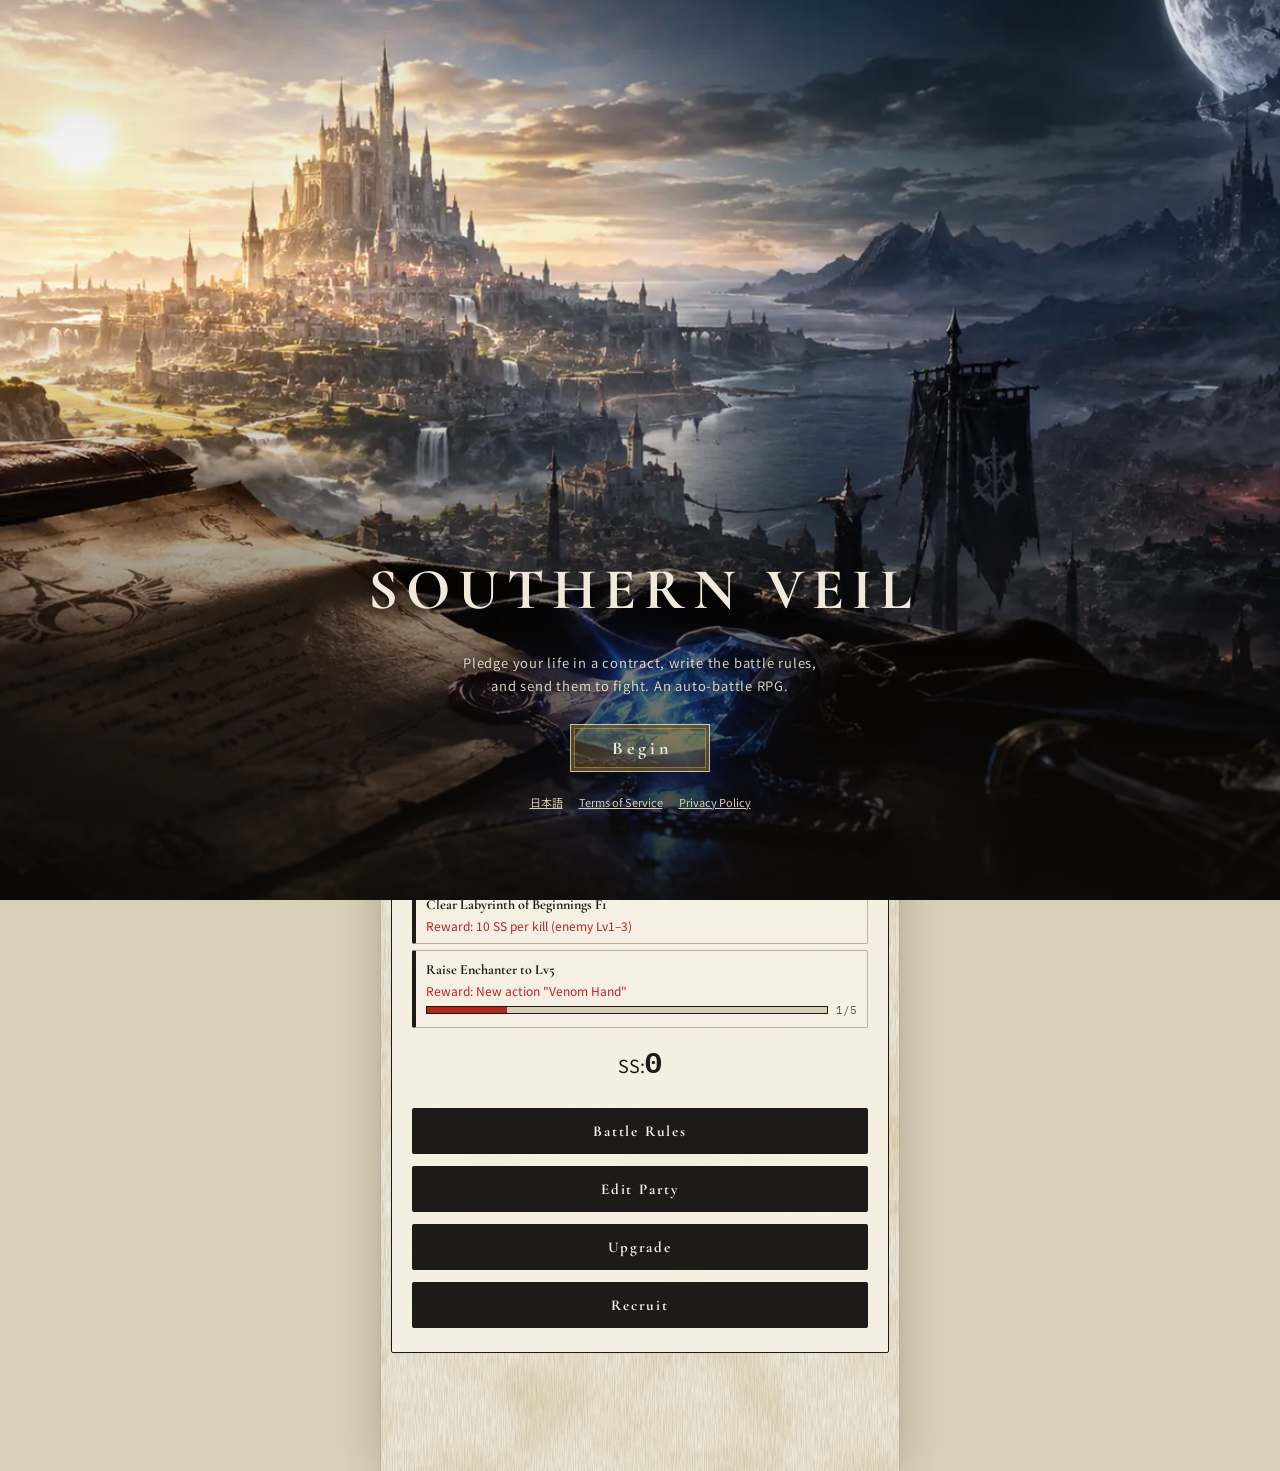
==== commit 3493d7be: "Add files via upload" ====
--- a/index.html
+++ b/index.html
@@ -15,9 +15,9 @@
     <link rel="icon" href="favicon.svg" type="image/svg+xml">
     <link rel="preconnect" href="https://fonts.googleapis.com">
     <link href="https://fonts.googleapis.com/css2?family=Zen+Old+Mincho:wght@500;700;900&family=Cormorant+Garamond:wght@600;700&family=IBM+Plex+Mono:wght@400;500&family=Noto+Sans+JP:wght@400;500;700&display=swap" rel="stylesheet">
-    <link rel="stylesheet" href="css/main.css?v=P9.24.3">
-    <link rel="stylesheet" href="css/theme.css?v=P9.24.3">
-    <link rel="stylesheet" href="css/fx.css?v=P9.24.3">
+    <link rel="stylesheet" href="css/main.css?v=P9.25.1">
+    <link rel="stylesheet" href="css/theme.css?v=P9.25.1">
+    <link rel="stylesheet" href="css/fx.css?v=P9.25.1">
 </head>
 <body>
 <!-- 起動時のタイトル（接続が終わると消える。操作の邪魔はしない） -->
@@ -77,7 +77,7 @@
             <span><button type="button" class="btn btn-sm btn-blue" onclick="cloudOpenPanel()">連携する</button>
             <button type="button" class="btn btn-sm" onclick="cloudDismissBanner()">閉じる</button></span>
         </div>
-        <div class="home-player" id="home-player"></div>
+        <div class="home-top"><div class="home-player" id="home-player"></div><button type="button" class="home-guide-btn" onclick="showScreen('guide')"><span aria-hidden="true">📖</span>遊び方</button></div>
         <div id="home-quest" class="home-quest" style="display:none;"></div>
         <!-- P9.22.1 遠征・闘技場は絵のついたカード型のボタン（押せるものだと分かるように「›」付き） -->
         <div class="home-cards">
@@ -106,7 +106,6 @@
             <button type="button" class="home-btn" onclick="showScreen('yard')">パーティ編集</button>
             <button type="button" class="home-btn" onclick="showScreen('enhance')">強化</button>
             <button type="button" class="home-btn" onclick="showScreen('recruit')">募集</button>
-            <button type="button" class="home-btn" onclick="showScreen('guide')">遊び方</button>
         </div>
 
     </div>
@@ -392,6 +391,8 @@
         <p class="hint settings-server-note">データはサーバーに保存されています。書き出したJSONは確認用です。</p>
         <h3>アカウント</h3>
         <button type="button" class="btn btn-sm btn-blue" onclick="closeSettings(); cloudOpenPanel();">クラウド連携・ログイン</button>
+        <h3>ご意見・不具合の報告</h3>
+        <div class="fb-link"><button type="button" class="btn btn-sm btn-blue" onclick="feedbackOpen()">フォームを開く</button><p>遊んでみた感想や、おかしな動きを見つけたときは、こちらから送ってください。</p></div>
         <h3>このアプリについて</h3>
         <div class="meta">サザン・ヴェイル　<span id="settings-version"></span></div>
         <div class="settings-links"><a href="terms.html" target="_blank" rel="noopener">利用規約</a>　<a href="privacy.html" target="_blank" rel="noopener">プライバシーポリシー</a></div>
@@ -399,32 +400,32 @@
     </div>
 </div>
 
-<script src="js/i18n-en.js?v=P9.24.3"></script>
-<script src="js/i18n.js?v=P9.24.3"></script>
-<script src="js/common.js?v=P9.24.3"></script>
-<script src="js/standee.js?v=P9.24.3"></script>
-<script src="js/fx.js?v=P9.24.3"></script>
-<script src="js/data.js?v=P9.24.3"></script>
-<script src="js/model.js?v=P9.24.3"></script>
-<script src="js/storage.js?v=P9.24.3"></script>
-<script src="js/vendor-supabase-2.45.4.js?v=P9.24.3"></script>
-<script src="js/cloud-config.js?v=P9.24.3"></script>
-<script src="js/title.js?v=P9.24.3"></script>
-<script src="js/story.js?v=P9.24.3"></script>
-<script src="js/guide.js?v=P9.24.3"></script>
-<script src="js/cloud.js?v=P9.24.3"></script>
-<script src="js/recruit.js?v=P9.24.3"></script>
-<script src="js/engine.js?v=P9.24.3"></script>
-<script src="js/expedition.js?v=P9.24.3"></script>
-<script src="js/batch.js?v=P9.24.3"></script>
-<script src="js/ads.js?v=P9.24.3"></script>
-<script src="js/ui.js?v=P9.24.3"></script>
-<script src="js/batch-ui.js?v=P9.24.3"></script>
-<script src="js/server.js?v=P9.24.3"></script>
-<script src="js/chat.js?v=P9.24.3"></script>
-<script src="js/arena.js?v=P9.24.3"></script>
-<script src="js/battleview.js?v=P9.24.3"></script>
-<script src="js/duo.js?v=P9.24.3"></script>
-<script src="js/cloud-ui.js?v=P9.24.3"></script>
+<script src="js/i18n-en.js?v=P9.25.1"></script>
+<script src="js/i18n.js?v=P9.25.1"></script>
+<script src="js/common.js?v=P9.25.1"></script>
+<script src="js/standee.js?v=P9.25.1"></script>
+<script src="js/fx.js?v=P9.25.1"></script>
+<script src="js/data.js?v=P9.25.1"></script>
+<script src="js/model.js?v=P9.25.1"></script>
+<script src="js/storage.js?v=P9.25.1"></script>
+<script src="js/vendor-supabase-2.45.4.js?v=P9.25.1"></script>
+<script src="js/cloud-config.js?v=P9.25.1"></script>
+<script src="js/title.js?v=P9.25.1"></script>
+<script src="js/story.js?v=P9.25.1"></script>
+<script src="js/guide.js?v=P9.25.1"></script>
+<script src="js/cloud.js?v=P9.25.1"></script>
+<script src="js/recruit.js?v=P9.25.1"></script>
+<script src="js/engine.js?v=P9.25.1"></script>
+<script src="js/expedition.js?v=P9.25.1"></script>
+<script src="js/batch.js?v=P9.25.1"></script>
+<script src="js/ads.js?v=P9.25.1"></script>
+<script src="js/ui.js?v=P9.25.1"></script>
+<script src="js/batch-ui.js?v=P9.25.1"></script>
+<script src="js/server.js?v=P9.25.1"></script>
+<script src="js/chat.js?v=P9.25.1"></script>
+<script src="js/arena.js?v=P9.25.1"></script>
+<script src="js/battleview.js?v=P9.25.1"></script>
+<script src="js/duo.js?v=P9.25.1"></script>
+<script src="js/cloud-ui.js?v=P9.25.1"></script>
 </body>
 </html>
--- a/css/theme.css
+++ b/css/theme.css
@@ -806,3 +806,19 @@
 
 /* P9.24.1 バトルの絵は頭を必ず入れる（切るなら下） */
 .bv-face img,.bv-side.big .bv-face img,.bv-side.big .bv-u.npc .bv-face img{object-position:50% 0;}
+
+/* ===== P9.25.0 全体のお知らせ（チャットのシステムの一行）・ご意見フォーム ===== */
+.chat-sys{display:flex;align-items:center;gap:8px;margin:8px 0;padding:6px 10px;border-top:1px solid rgba(166,124,24,.45);border-bottom:1px solid rgba(166,124,24,.45);background:linear-gradient(90deg,rgba(201,166,78,.05),rgba(201,166,78,.16),rgba(201,166,78,.05));font-size:12px;line-height:1.5;}
+.chat-sys-ic{flex:none;font-size:13px;}
+.chat-sys-text{flex:1;min-width:0;color:#5b4a26;}
+.chat-sys-text b{color:#1d1b17;}
+.chat-sys .chat-time{flex:none;}
+.fb-link{display:flex;align-items:center;gap:10px;margin-top:10px;padding:10px 12px;border:1px solid var(--line, rgba(29,27,23,.25));background:rgba(255,255,255,.5);}
+.fb-link p{margin:0;flex:1;font-size:12px;color:var(--muted);line-height:1.5;}
+/* P9.25.1 拠点の上に「遊び方」、設定のフォームのボタンは左に */
+.home-top{display:flex;align-items:center;justify-content:space-between;gap:10px;margin:0 2px 8px;}
+.home-top .home-player{margin:0;flex:1;min-width:0;}
+.home-guide-btn{flex:none;margin-left:auto;display:inline-flex;align-items:center;gap:5px;padding:5px 12px;border:1px solid var(--ink);background:#fbf7ec;color:var(--ink);font-family:var(--serif);font-weight:700;font-size:12px;letter-spacing:.08em;cursor:pointer;box-shadow:0 2px 0 rgba(29,27,23,.85);}
+.home-guide-btn:active{transform:translateY(2px);box-shadow:none;}
+.fb-link{flex-direction:column;align-items:flex-start;}
+.fb-link p{flex:none;}
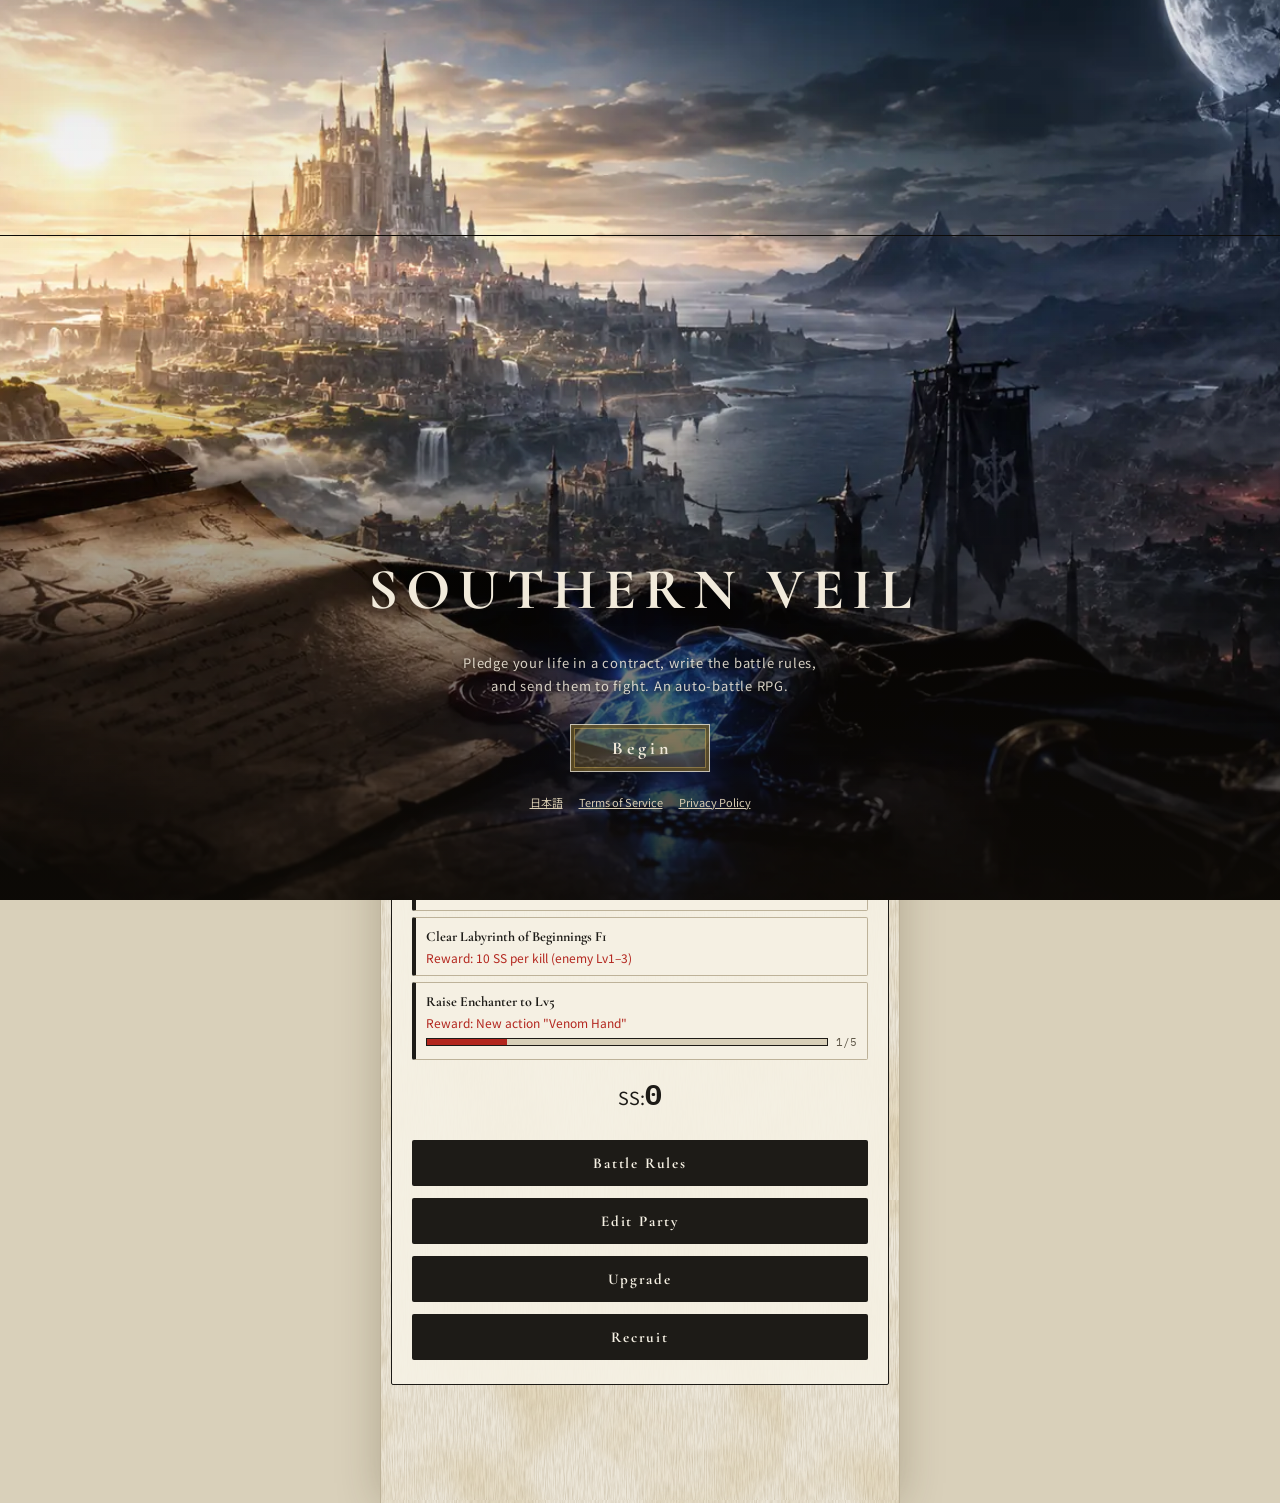
==== commit 7c3118c2: "Add files via upload" ====
--- a/index.html
+++ b/index.html
@@ -15,9 +15,9 @@
     <link rel="icon" href="favicon.svg" type="image/svg+xml">
     <link rel="preconnect" href="https://fonts.googleapis.com">
     <link href="https://fonts.googleapis.com/css2?family=Zen+Old+Mincho:wght@500;700;900&family=Cormorant+Garamond:wght@600;700&family=IBM+Plex+Mono:wght@400;500&family=Noto+Sans+JP:wght@400;500;700&display=swap" rel="stylesheet">
-    <link rel="stylesheet" href="css/main.css?v=P9.25.1">
-    <link rel="stylesheet" href="css/theme.css?v=P9.25.1">
-    <link rel="stylesheet" href="css/fx.css?v=P9.25.1">
+    <link rel="stylesheet" href="css/main.css?v=P9.25.4">
+    <link rel="stylesheet" href="css/theme.css?v=P9.25.4">
+    <link rel="stylesheet" href="css/fx.css?v=P9.25.4">
 </head>
 <body>
 <!-- 起動時のタイトル（接続が終わると消える。操作の邪魔はしない） -->
@@ -94,6 +94,7 @@
         </div>
         <div class="mat">
             <div class="mat-label" id="home-party-label">出撃編成</div>
+            <div class="party-pick party-pick-home" data-party-pick="tabs"></div>
             <div class="mat-row" id="home-party-row"></div>
             <div class="mat-hint">台座の数字は残りの寿命。タップでキャラ詳細（立ち絵の変更もここから）</div>
         </div>
@@ -246,6 +247,7 @@
     <div class="exp-wrap exp-two-col">
         <div class="panel exp-settings">
             <h2>遠征</h2>
+            <div class="party-pick" data-party-pick="full"></div>
             <div class="exp-grid">
                 <label>ダンジョン<select id="exp-dungeon" onchange="onExpDungeonChange()"></select></label>
                 <label>ステージ<select id="exp-stage" onchange="renderExpInfo()"></select></label>
@@ -400,32 +402,32 @@
     </div>
 </div>
 
-<script src="js/i18n-en.js?v=P9.25.1"></script>
-<script src="js/i18n.js?v=P9.25.1"></script>
-<script src="js/common.js?v=P9.25.1"></script>
-<script src="js/standee.js?v=P9.25.1"></script>
-<script src="js/fx.js?v=P9.25.1"></script>
-<script src="js/data.js?v=P9.25.1"></script>
-<script src="js/model.js?v=P9.25.1"></script>
-<script src="js/storage.js?v=P9.25.1"></script>
-<script src="js/vendor-supabase-2.45.4.js?v=P9.25.1"></script>
-<script src="js/cloud-config.js?v=P9.25.1"></script>
-<script src="js/title.js?v=P9.25.1"></script>
-<script src="js/story.js?v=P9.25.1"></script>
-<script src="js/guide.js?v=P9.25.1"></script>
-<script src="js/cloud.js?v=P9.25.1"></script>
-<script src="js/recruit.js?v=P9.25.1"></script>
-<script src="js/engine.js?v=P9.25.1"></script>
-<script src="js/expedition.js?v=P9.25.1"></script>
-<script src="js/batch.js?v=P9.25.1"></script>
-<script src="js/ads.js?v=P9.25.1"></script>
-<script src="js/ui.js?v=P9.25.1"></script>
-<script src="js/batch-ui.js?v=P9.25.1"></script>
-<script src="js/server.js?v=P9.25.1"></script>
-<script src="js/chat.js?v=P9.25.1"></script>
-<script src="js/arena.js?v=P9.25.1"></script>
-<script src="js/battleview.js?v=P9.25.1"></script>
-<script src="js/duo.js?v=P9.25.1"></script>
-<script src="js/cloud-ui.js?v=P9.25.1"></script>
+<script src="js/i18n-en.js?v=P9.25.4"></script>
+<script src="js/i18n.js?v=P9.25.4"></script>
+<script src="js/common.js?v=P9.25.4"></script>
+<script src="js/standee.js?v=P9.25.4"></script>
+<script src="js/fx.js?v=P9.25.4"></script>
+<script src="js/data.js?v=P9.25.4"></script>
+<script src="js/model.js?v=P9.25.4"></script>
+<script src="js/storage.js?v=P9.25.4"></script>
+<script src="js/vendor-supabase-2.45.4.js?v=P9.25.4"></script>
+<script src="js/cloud-config.js?v=P9.25.4"></script>
+<script src="js/title.js?v=P9.25.4"></script>
+<script src="js/story.js?v=P9.25.4"></script>
+<script src="js/guide.js?v=P9.25.4"></script>
+<script src="js/cloud.js?v=P9.25.4"></script>
+<script src="js/recruit.js?v=P9.25.4"></script>
+<script src="js/engine.js?v=P9.25.4"></script>
+<script src="js/expedition.js?v=P9.25.4"></script>
+<script src="js/batch.js?v=P9.25.4"></script>
+<script src="js/ads.js?v=P9.25.4"></script>
+<script src="js/ui.js?v=P9.25.4"></script>
+<script src="js/batch-ui.js?v=P9.25.4"></script>
+<script src="js/server.js?v=P9.25.4"></script>
+<script src="js/chat.js?v=P9.25.4"></script>
+<script src="js/arena.js?v=P9.25.4"></script>
+<script src="js/battleview.js?v=P9.25.4"></script>
+<script src="js/duo.js?v=P9.25.4"></script>
+<script src="js/cloud-ui.js?v=P9.25.4"></script>
 </body>
 </html>
--- a/css/theme.css
+++ b/css/theme.css
@@ -822,3 +822,30 @@
 .home-guide-btn:active{transform:translateY(2px);box-shadow:none;}
 .fb-link{flex-direction:column;align-items:flex-start;}
 .fb-link p{flex:none;}
+/* P9.25.2 募集の引き直しボタン（候補の上と下） */
+.recruit-again{display:flex;justify-content:center;margin:6px 0 10px;}
+.recruit-again .btn{min-width:220px;}
+.recruit-cands .recruit-again{grid-column:1/-1;align-items:center;margin:0;}
+.recruit-cands .recruit-again .btn{height:auto;align-self:center;}
+/* P9.25.3 キャラ育成：直前に上げたキャラの行を目立たせる */
+.train-row.train-just{box-shadow:0 0 0 2px #c9a64e,0 0 14px rgba(201,166,78,.35);}
+/* P9.25.4 出撃するパーティの選択（遠征・拠点） */
+.party-pick{margin:4px 0 12px;}
+.pp-label{font-size:11px;color:var(--muted);letter-spacing:.1em;margin-bottom:4px;}
+.pp-tabs{display:flex;gap:6px;flex-wrap:wrap;}
+.pp-tab{display:inline-flex;align-items:baseline;gap:6px;padding:6px 12px;border:1px solid var(--ink);background:#fbf7ec;color:var(--ink);font-family:inherit;cursor:pointer;}
+.pp-tab b{font-family:var(--serif);font-size:13px;}
+.pp-tab small{font-size:11px;color:var(--muted);}
+.pp-tab.active{background:var(--ink);color:#f6f1e4;}
+.pp-tab.active small{color:#d8ccb2;}
+.pp-faces{display:flex;gap:6px;margin-top:8px;}
+.pp-face{position:relative;width:52px;height:52px;border:1px solid var(--ink);overflow:hidden;background:#3a342a;}
+.pp-face img{width:100%;height:100%;object-fit:cover;object-position:50% 10%;}
+.pp-face small{position:absolute;left:0;right:0;bottom:0;background:rgba(14,11,7,.72);color:#f1eadb;font-size:10px;text-align:center;line-height:1.4;}
+.pp-empty{margin-top:8px;font-size:12px;color:#b3261e;display:flex;align-items:center;gap:8px;flex-wrap:wrap;}
+.party-pick-home{margin:0 0 8px;}
+.party-pick-home .pp-label{display:none;}
+.party-pick-home .pp-tab{padding:4px 10px;}
+.party-pick-home .pp-tabs{flex-wrap:nowrap;gap:4px;}
+.party-pick-home .pp-tab{padding:3px 8px;gap:4px;}
+.party-pick-home .pp-tab b{font-size:12px;}
